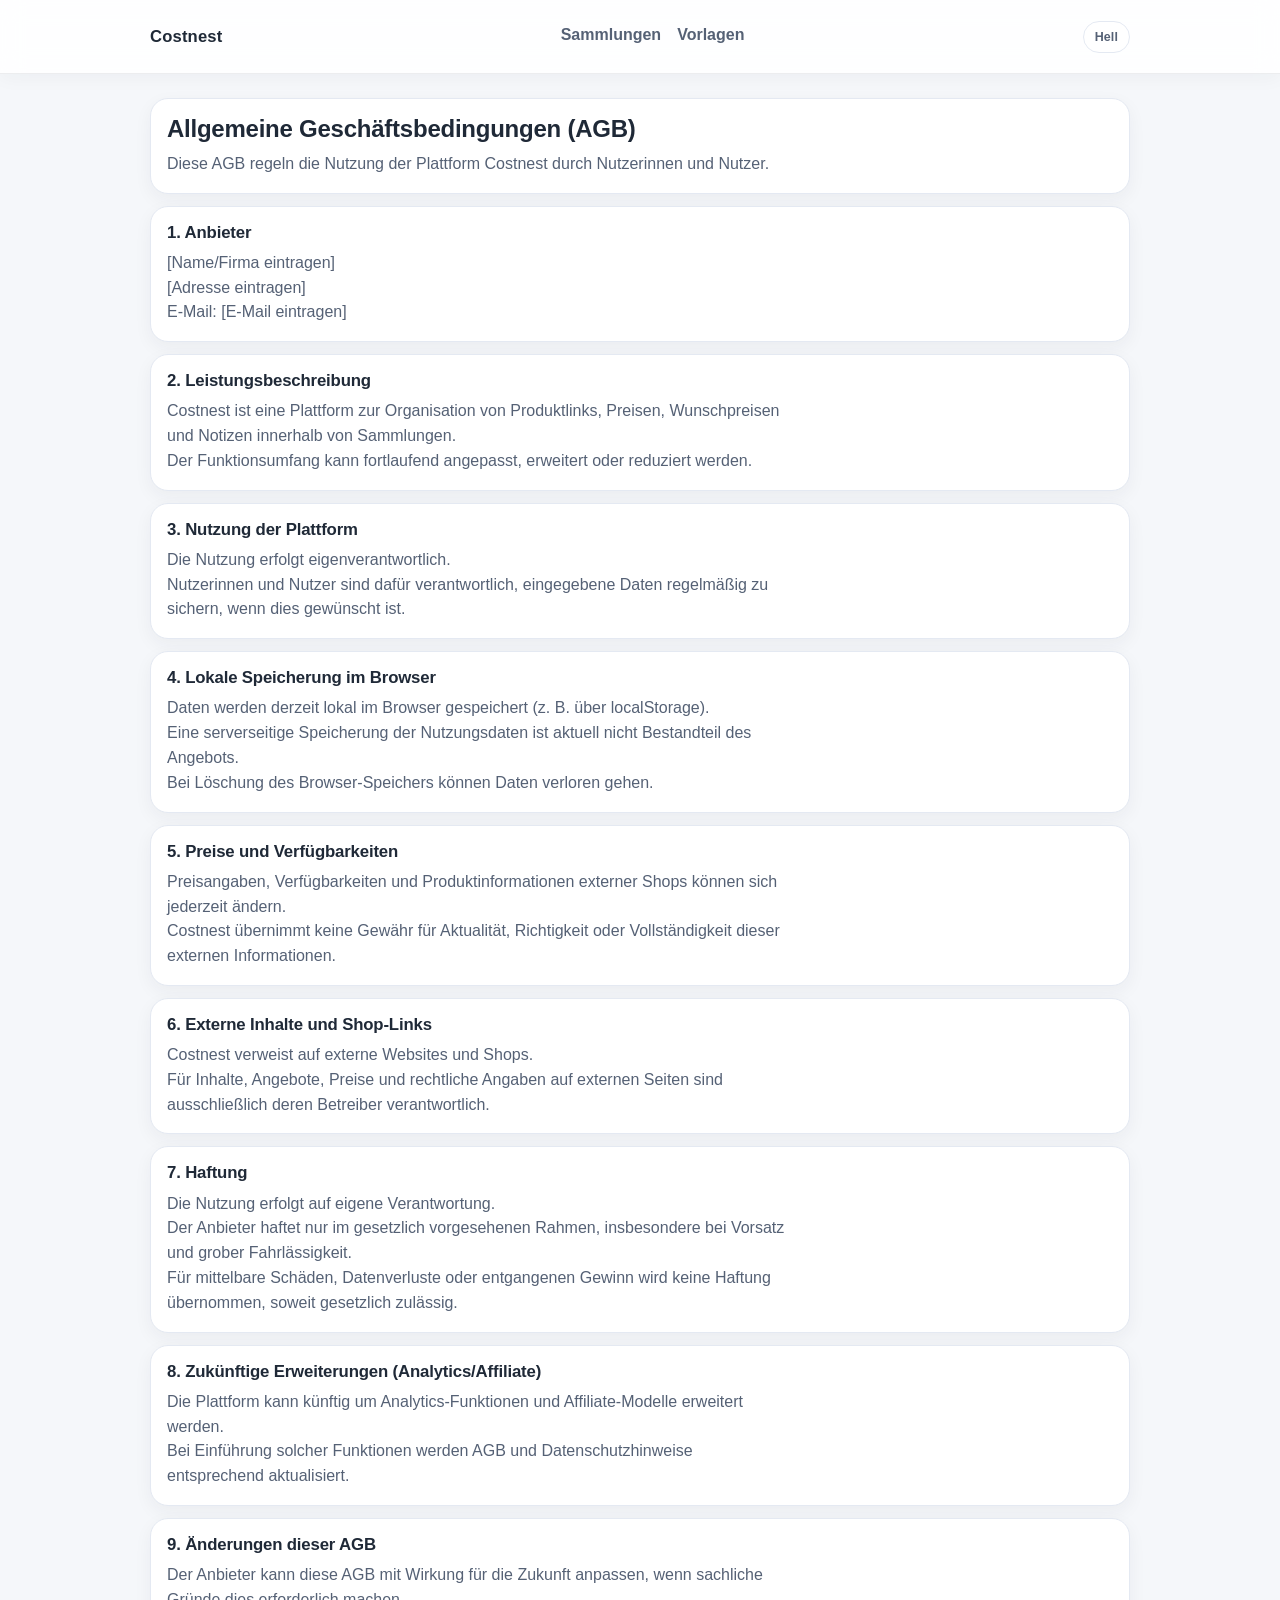
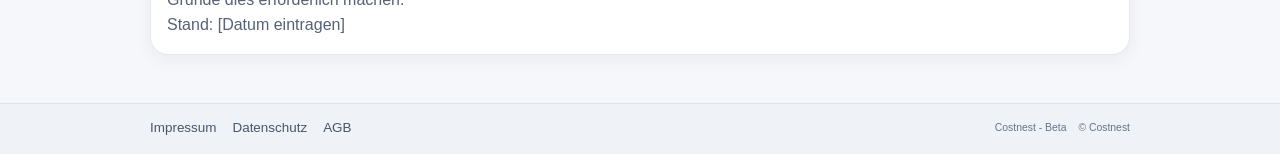
==== pages/agb.html @ 794266a0 "Refresh home templates section and legal page content" ====
<!doctype html>
<html lang="de">
<head>
  <meta charset="utf-8">
  <meta name="viewport" content="width=device-width, initial-scale=1">
  <title>Costnest | AGB</title>
  <meta name="description" content="Allgemeine Geschäftsbedingungen für die Nutzung von Costnest.">
  <script>
    (function () {
      var key = 'costnest.theme';
      var theme = 'light';

      try {
        var stored = localStorage.getItem(key);
        if (stored === 'light' || stored === 'dark') {
          theme = stored;
        } else if (window.matchMedia && window.matchMedia('(prefers-color-scheme: dark)').matches) {
          theme = 'dark';
        }
      } catch (error) {
        if (window.matchMedia && window.matchMedia('(prefers-color-scheme: dark)').matches) {
          theme = 'dark';
        }
      }

      document.documentElement.setAttribute('data-theme', theme);
      document.documentElement.style.colorScheme = theme;
    })();
  </script>
  <link rel="stylesheet" href="../assets/css/base.css">
  <link rel="stylesheet" href="../assets/css/layout.css">
  <link rel="stylesheet" href="../assets/css/components.css">
  <link rel="stylesheet" href="../assets/css/pages.css">
</head>
<body data-page="agb">
  <a class="skip-link" href="#content">Zum Inhalt springen</a>
  <div id="app-header"></div>

  <main id="content" class="page page-legal">
    <section class="card legal-section">
      <h1>Allgemeine Geschäftsbedingungen (AGB)</h1>
      <p>Diese AGB regeln die Nutzung der Plattform Costnest durch Nutzerinnen und Nutzer.</p>
    </section>

    <section class="card legal-section">
      <h2>1. Anbieter</h2>
      <p>[Name/Firma eintragen]</p>
      <p>[Adresse eintragen]</p>
      <p>E-Mail: [E-Mail eintragen]</p>
    </section>

    <section class="card legal-section">
      <h2>2. Leistungsbeschreibung</h2>
      <p>Costnest ist eine Plattform zur Organisation von Produktlinks, Preisen, Wunschpreisen und Notizen innerhalb von Sammlungen.</p>
      <p>Der Funktionsumfang kann fortlaufend angepasst, erweitert oder reduziert werden.</p>
    </section>

    <section class="card legal-section">
      <h2>3. Nutzung der Plattform</h2>
      <p>Die Nutzung erfolgt eigenverantwortlich.</p>
      <p>Nutzerinnen und Nutzer sind dafür verantwortlich, eingegebene Daten regelmäßig zu sichern, wenn dies gewünscht ist.</p>
    </section>

    <section class="card legal-section">
      <h2>4. Lokale Speicherung im Browser</h2>
      <p>Daten werden derzeit lokal im Browser gespeichert (z. B. über localStorage).</p>
      <p>Eine serverseitige Speicherung der Nutzungsdaten ist aktuell nicht Bestandteil des Angebots.</p>
      <p>Bei Löschung des Browser-Speichers können Daten verloren gehen.</p>
    </section>

    <section class="card legal-section">
      <h2>5. Preise und Verfügbarkeiten</h2>
      <p>Preisangaben, Verfügbarkeiten und Produktinformationen externer Shops können sich jederzeit ändern.</p>
      <p>Costnest übernimmt keine Gewähr für Aktualität, Richtigkeit oder Vollständigkeit dieser externen Informationen.</p>
    </section>

    <section class="card legal-section">
      <h2>6. Externe Inhalte und Shop-Links</h2>
      <p>Costnest verweist auf externe Websites und Shops.</p>
      <p>Für Inhalte, Angebote, Preise und rechtliche Angaben auf externen Seiten sind ausschließlich deren Betreiber verantwortlich.</p>
    </section>

    <section class="card legal-section">
      <h2>7. Haftung</h2>
      <p>Die Nutzung erfolgt auf eigene Verantwortung.</p>
      <p>Der Anbieter haftet nur im gesetzlich vorgesehenen Rahmen, insbesondere bei Vorsatz und grober Fahrlässigkeit.</p>
      <p>Für mittelbare Schäden, Datenverluste oder entgangenen Gewinn wird keine Haftung übernommen, soweit gesetzlich zulässig.</p>
    </section>

    <section class="card legal-section">
      <h2>8. Zukünftige Erweiterungen (Analytics/Affiliate)</h2>
      <p>Die Plattform kann künftig um Analytics-Funktionen und Affiliate-Modelle erweitert werden.</p>
      <p>Bei Einführung solcher Funktionen werden AGB und Datenschutzhinweise entsprechend aktualisiert.</p>
    </section>

    <section class="card legal-section">
      <h2>9. Änderungen dieser AGB</h2>
      <p>Der Anbieter kann diese AGB mit Wirkung für die Zukunft anpassen, wenn sachliche Gründe dies erforderlich machen.</p>
      <p>Stand: [Datum eintragen]</p>
    </section>
  </main>
  <div id="app-footer"></div>

  <script src="../assets/js/core/namespace.js" defer></script>
  <script src="../assets/js/ui/header.js" defer></script>
  <script src="../assets/js/ui/footer.js" defer></script>
  <script src="../assets/js/ui/toast.js" defer></script>
  <script src="../assets/js/core/bootstrap.js" defer></script>
</body>
</html>
---- assets/css/base.css ----
﻿:root {
  --font-family: "Segoe UI", "Aptos", "Helvetica Neue", sans-serif;

  --color-bg: #F5F7FA;
  --color-surface: #FFFFFF;
  --color-surface-muted: #F9FBFF;
  --color-text: #1F2937;
  --color-text-soft: #556175;
  --color-primary: #2563EB;
  --color-primary-hover: #1D4ED8;
  --color-success: #16A34A;
  --color-danger: #DC2626;
  --color-border: #E4E9F2;

  --color-overlay: rgba(17, 31, 60, 0.38);
  --color-header-bg: rgba(255, 255, 255, 0.88);
  --color-header-border: rgba(31, 41, 55, 0.08);
  --color-footer-bg: #EFF2F6;
  --color-footer-border: #DDE3EE;
  --color-footer-link: #49566A;
  --color-footer-meta: #677488;

  --color-text-inverse: #FFFFFF;
  --color-surface-contrast: #FFFFFF;

  --radius-sm: 10px;
  --radius-md: 14px;
  --radius-lg: 18px;
  --radius-pill: 999px;

  --space-1: 4px;
  --space-2: 8px;
  --space-3: 12px;
  --space-4: 16px;
  --space-5: 20px;
  --space-6: 24px;
  --space-7: 32px;

  --shadow-soft: 0 12px 30px rgba(31, 41, 55, 0.06);
  --shadow-surface: 0 6px 18px rgba(31, 41, 55, 0.05);
  --shadow-focus: 0 0 0 3px rgba(37, 99, 235, 0.24);
  --shadow-header: 0 4px 18px rgba(31, 41, 55, 0.04);

  --header-height: 74px;
  --content-width: 980px;

  color-scheme: light;
}

html[data-theme="dark"] {
  --color-bg: #0E131A;
  --color-surface: #161D27;
  --color-surface-muted: #1C2430;
  --color-text: #E5ECF8;
  --color-text-soft: #9AA8BC;
  --color-primary: #4F83FF;
  --color-primary-hover: #6A95FF;
  --color-success: #38C275;
  --color-danger: #F06A6A;
  --color-border: #2A3445;

  --color-overlay: rgba(4, 8, 14, 0.62);
  --color-header-bg: rgba(18, 24, 33, 0.84);
  --color-header-border: rgba(148, 163, 184, 0.16);
  --color-footer-bg: #121922;
  --color-footer-border: #2A3445;
  --color-footer-link: #B5C2D4;
  --color-footer-meta: #8FA0B6;

  --color-text-inverse: #0F1722;
  --color-surface-contrast: #111722;

  --shadow-soft: 0 16px 36px rgba(0, 0, 0, 0.34);
  --shadow-surface: 0 10px 24px rgba(0, 0, 0, 0.28);
  --shadow-focus: 0 0 0 3px rgba(79, 131, 255, 0.34);
  --shadow-header: 0 8px 24px rgba(0, 0, 0, 0.24);

  color-scheme: dark;
}

* {
  box-sizing: border-box;
}

html,
body {
  margin: 0;
  padding: 0;
}

html {
  font-size: 16px;
}

body {
  font-family: var(--font-family);
  color: var(--color-text);
  background: var(--color-bg);
  min-height: 100vh;
  display: flex;
  flex-direction: column;
  line-height: 1.55;
  -webkit-font-smoothing: antialiased;
  text-rendering: optimizeLegibility;
}

a {
  color: var(--color-primary);
  text-decoration-color: color-mix(in srgb, var(--color-primary) 35%, transparent);
  text-underline-offset: 2px;
}

a:hover {
  color: var(--color-primary-hover);
}

h1,
h2,
h3,
p {
  margin: 0;
}

h1,
h2,
h3 {
  line-height: 1.2;
  letter-spacing: -0.01em;
}

.skip-link {
  position: absolute;
  left: var(--space-3);
  top: -200px;
  z-index: 1200;
  background: var(--color-surface);
  border: 1px solid var(--color-border);
  border-radius: var(--radius-sm);
  padding: var(--space-3) var(--space-4);
  box-shadow: var(--shadow-surface);
}

.skip-link:focus {
  top: var(--space-3);
}

.visually-hidden {
  position: absolute;
  width: 1px;
  height: 1px;
  margin: -1px;
  border: 0;
  padding: 0;
  clip: rect(0 0 0 0);
  overflow: hidden;
}

/* Global dark-mode harmonization for existing components */
html[data-theme="dark"] .card,
html[data-theme="dark"] .modal,
html[data-theme="dark"] .home-preview-card,
html[data-theme="dark"] .home-note,
html[data-theme="dark"] .home-benefit,
html[data-theme="dark"] .kpi-card,
html[data-theme="dark"] .price-line,
html[data-theme="dark"] .collection-item {
  background: var(--color-surface) !important;
  border-color: var(--color-border) !important;
  color: var(--color-text);
}

html[data-theme="dark"] .metric,
html[data-theme="dark"] .collection-item__prices,
html[data-theme="dark"] .filter-card,
html[data-theme="dark"] .status-badge--planned,
html[data-theme="dark"] .status-badge--bought,
html[data-theme="dark"] .item-quantity-badge,
html[data-theme="dark"] .collection-item__alternatives-toggle,
html[data-theme="dark"] .icon-button-subtle,
html[data-theme="dark"] .kpi-card,
html[data-theme="dark"] .summary-card {
  background: var(--color-surface-muted) !important;
  border-color: var(--color-border) !important;
}

html[data-theme="dark"] .collection-item--bought {
  background: linear-gradient(0deg, #141C26 0%, #18212D 100%) !important;
}

html[data-theme="dark"] .button-ghost,
html[data-theme="dark"] .icon-button,
html[data-theme="dark"] .modal-close,
html[data-theme="dark"] .alternative-form input,
html[data-theme="dark"] .form-field input,
html[data-theme="dark"] .form-field textarea,
html[data-theme="dark"] .filter-control input,
html[data-theme="dark"] .filter-control select {
  background: var(--color-surface-contrast) !important;
  border-color: var(--color-border) !important;
  color: var(--color-text) !important;
}

html[data-theme="dark"] .button-primary {
  color: var(--color-text-inverse) !important;
}

html[data-theme="dark"] .button-ghost,
html[data-theme="dark"] .icon-button,
html[data-theme="dark"] .modal-close {
  color: var(--color-text-soft) !important;
}

html[data-theme="dark"] .button-ghost:hover,
html[data-theme="dark"] .icon-button:hover,
html[data-theme="dark"] .modal-close:hover,
html[data-theme="dark"] .collection-overview-card__link:hover {
  background: #202A37 !important;
  color: var(--color-text) !important;
}

html[data-theme="dark"] .icon-button-danger,
html[data-theme="dark"] .collection-item__action-button--danger,
html[data-theme="dark"] .collection-delete-button {
  color: #FF8D8D !important;
  border-color: #5D2A2A !important;
  background: #2B1A1A !important;
}

html[data-theme="dark"] .icon-button-danger:hover,
html[data-theme="dark"] .collection-item__action-button--danger:hover,
html[data-theme="dark"] .collection-delete-button:hover {
  background: #3A2020 !important;
}

html[data-theme="dark"] .field-help,
html[data-theme="dark"] .filter-card__hint,
html[data-theme="dark"] .kpi-card__label,
html[data-theme="dark"] .metric__label,
html[data-theme="dark"] .price-main__formula,
html[data-theme="dark"] .price-diff__label,
html[data-theme="dark"] .home-subline,
html[data-theme="dark"] .home-preview-card__hint,
html[data-theme="dark"] .empty-state p,
html[data-theme="dark"] .collection-item__note,
html[data-theme="dark"] .collection-item__alternatives-empty,
html[data-theme="dark"] .collection-overview-card__meta-row span,
html[data-theme="dark"] .collection-overview-card__price-label,
html[data-theme="dark"] .app-footer__meta,
html[data-theme="dark"] .home-trust-list li {
  color: var(--color-text-soft) !important;
}

html[data-theme="dark"] .collection-item__domain-link,
html[data-theme="dark"] .collection-item__alternatives-list a,
html[data-theme="dark"] .app-footer__nav a {
  color: #B5C2D4 !important;
}

html[data-theme="dark"] .collection-item__domain-link:hover,
html[data-theme="dark"] .collection-item__alternatives-list a:hover,
html[data-theme="dark"] .app-footer__nav a:hover {
  color: var(--color-text) !important;
}

html[data-theme="dark"] .modal-backdrop {
  background: var(--color-overlay) !important;
}

html[data-theme="dark"] .app-toast {
  border-color: #2E5E42 !important;
  background: #163024 !important;
  color: #BEEBD0 !important;
}

html[data-theme="dark"] .app-toast--neutral {
  border-color: #34445A !important;
  background: #1A2432 !important;
  color: #B9C7D8 !important;
}

html[data-theme="dark"] .empty-state {
  border-color: #34445A !important;
  background: #161E2A !important;
}

@media (max-width: 720px) {
  :root {
    --header-height: 66px;
  }

  html {
    font-size: 15px;
  }
}
---- assets/css/layout.css ----
﻿.app-header {
  position: fixed;
  top: 0;
  left: 0;
  right: 0;
  height: var(--header-height);
  background: var(--color-header-bg);
  backdrop-filter: blur(12px);
  border-bottom: 1px solid var(--color-header-border);
  box-shadow: var(--shadow-header);
  z-index: 1000;
}

.app-header__inner {
  width: min(var(--content-width), calc(100% - 32px));
  height: 100%;
  margin: 0 auto;
  display: flex;
  align-items: center;
  justify-content: space-between;
  gap: var(--space-4);
}

.brand {
  color: var(--color-text);
  text-decoration: none;
  font-weight: 750;
  font-size: 1.04rem;
  letter-spacing: 0.01em;
}

.nav-list {
  display: flex;
  gap: var(--space-4);
  list-style: none;
  margin: 0;
  padding: 0;
}

.nav-link {
  display: inline-flex;
  align-items: center;
  justify-content: flex-start;
  min-height: 24px;
  padding: 0;
  text-decoration: none;
  color: var(--color-text-soft);
  font-weight: 620;
  border-bottom: 2px solid transparent;
  transition: color 0.18s ease, border-color 0.18s ease;
}

.nav-link:hover,
.nav-link:focus-visible {
  color: var(--color-primary);
  border-bottom-color: color-mix(in srgb, var(--color-primary) 35%, transparent);
  outline: none;
}

.nav-link.is-active {
  color: var(--color-primary);
  border-bottom-color: var(--color-primary);
}

.theme-toggle {
  min-height: 32px;
  padding: 0 11px;
  border: 1px solid var(--color-border);
  border-radius: var(--radius-pill);
  background: var(--color-surface);
  color: var(--color-text-soft);
  font-size: 0.78rem;
  font-weight: 700;
  letter-spacing: 0.01em;
  cursor: pointer;
  transition: border-color 0.18s ease, background-color 0.18s ease, color 0.18s ease;
}

.theme-toggle:hover {
  border-color: color-mix(in srgb, var(--color-primary) 42%, var(--color-border));
  color: var(--color-text);
}

.theme-toggle[aria-pressed="true"] {
  border-color: color-mix(in srgb, var(--color-primary) 40%, var(--color-border));
  background: color-mix(in srgb, var(--color-primary) 12%, var(--color-surface));
  color: var(--color-primary);
}

.theme-toggle:focus-visible {
  outline: none;
  box-shadow: var(--shadow-focus);
}

.page {
  width: min(var(--content-width), calc(100% - 32px));
  margin: 0 auto;
  flex: 1 0 auto;
  padding-top: calc(var(--header-height) + var(--space-6));
  padding-bottom: var(--space-7);
}

.page-collection-detail {
  padding-bottom: 120px;
}

.page-head {
  margin-bottom: var(--space-5);
}

.page-head h1 {
  font-size: clamp(1.55rem, 1.12rem + 1.2vw, 2.2rem);
  margin-bottom: var(--space-2);
}

.page-head p {
  max-width: 70ch;
  color: var(--color-text-soft);
}

.app-footer {
  margin-top: var(--space-4);
  border-top: 1px solid var(--color-footer-border);
  background: var(--color-footer-bg);
}

body[data-page="collection-detail"] .app-footer {
  border-top: 1px solid var(--color-footer-border);
  background: linear-gradient(180deg, color-mix(in srgb, var(--color-footer-bg) 75%, var(--color-surface) 25%) 0%, var(--color-footer-bg) 100%);
}

.app-footer__inner {
  width: min(var(--content-width), calc(100% - 32px));
  margin: 0 auto;
  padding: 14px 0 16px;
  display: flex;
  align-items: center;
  justify-content: space-between;
  gap: var(--space-4);
}

body[data-page="collection-detail"] .app-footer__inner {
  padding: 12px 0 14px;
}

.app-footer__nav {
  display: inline-flex;
  align-items: center;
  gap: var(--space-4);
  flex-wrap: wrap;
}

.app-footer__nav a {
  font-size: 0.84rem;
  color: var(--color-footer-link);
  text-decoration: none;
}

.app-footer__nav a:hover,
.app-footer__nav a:focus-visible {
  color: var(--color-text);
  text-decoration: underline;
  text-decoration-color: color-mix(in srgb, var(--color-text) 28%, transparent);
  text-underline-offset: 2px;
}

.app-footer__meta {
  display: inline-flex;
  align-items: center;
  gap: var(--space-3);
  color: var(--color-footer-meta);
  font-size: 0.78rem;
  white-space: nowrap;
}

@media (max-width: 720px) {
  .app-header__inner,
  .page,
  .app-footer__inner {
    width: calc(100% - 24px);
  }

  .nav-link {
    min-height: 22px;
    padding: 0;
    font-size: 0.9rem;
  }

  .theme-toggle {
    min-height: 30px;
    padding: 0 10px;
    font-size: 0.75rem;
  }

  .app-footer__inner {
    flex-direction: column;
    align-items: flex-start;
    gap: var(--space-2);
    padding: 12px 0 14px;
  }

  .app-footer__nav {
    gap: var(--space-3);
  }

  .app-footer__meta {
    white-space: normal;
  }
}
---- assets/css/components.css ----
﻿.card {
  background: var(--color-surface);
  border: 1px solid var(--color-border);
  border-radius: var(--radius-lg);
  box-shadow: var(--shadow-surface);
}

.button {
  display: inline-flex;
  align-items: center;
  justify-content: center;
  min-height: 42px;
  padding: 0 var(--space-4);
  border: 1px solid transparent;
  border-radius: var(--radius-sm);
  font-size: 0.94rem;
  font-weight: 640;
  line-height: 1;
  cursor: pointer;
  transition: background-color 0.18s ease, color 0.18s ease, border-color 0.18s ease, transform 0.18s ease;
}

.button:focus-visible,
.fab:focus-visible,
.icon-button:focus-visible,
.modal-close:focus-visible,
input:focus-visible {
  outline: none;
  box-shadow: var(--shadow-focus);
}

.button-primary {
  background: var(--color-primary);
  color: #FFFFFF;
  text-decoration: none;
}

.button-primary:hover {
  background: var(--color-primary-hover);
}

.button-cta-new {
  min-height: 38px;
  padding: 0 14px;
  border-radius: 999px;
  font-size: 0.76rem;
  letter-spacing: 0.08em;
  font-weight: 760;
  box-shadow: 0 10px 20px rgba(37, 99, 235, 0.22);
}

.button-cta-new:hover {
  transform: translateY(-1px);
  box-shadow: 0 12px 24px rgba(37, 99, 235, 0.26);
}

.button-ghost {
  background: #FFFFFF;
  color: var(--color-text-soft);
  border-color: var(--color-border);
}

.button-ghost:hover {
  background: #F3F7FF;
  color: var(--color-text);
}

.fab {
  position: fixed;
  right: 22px;
  bottom: 22px;
  width: 58px;
  height: 58px;
  border: none;
  border-radius: 50%;
  background: var(--color-primary);
  color: #FFFFFF;
  font-size: 2rem;
  line-height: 1;
  cursor: pointer;
  box-shadow: 0 14px 26px rgba(37, 99, 235, 0.28);
  z-index: 950;
}

.fab:hover {
  background: var(--color-primary-hover);
  transform: translateY(-1px);
}

.collection-list,
.collection-overview-list {
  display: grid;
  gap: var(--space-3);
  grid-template-columns: 1fr;
}

.collection-item {
  padding: var(--space-4);
  display: grid;
  gap: 0;
}

.collection-item--bought {
  border-color: #D5DFEE;
  background: linear-gradient(0deg, #FCFDFF 0%, #F8FAFD 100%);
  filter: saturate(0.92);
}

.collection-item__summary {
  display: flex;
  align-items: flex-start;
  justify-content: space-between;
  gap: var(--space-3);
  cursor: pointer;
}

.collection-item__link-block {
  flex: 1 1 auto;
  min-width: 0;
  display: grid;
  gap: 3px;
}

.collection-item__meta {
  display: inline-flex;
  align-items: center;
  gap: 6px;
  flex-wrap: wrap;
}

.collection-item__title-link {
  display: inline-flex;
  align-items: center;
  font-weight: 740;
  font-size: 1.08rem;
  line-height: 1.28;
  color: var(--color-text);
  text-decoration: none;
  white-space: normal;
  overflow-wrap: anywhere;
}

.collection-item__domain {
  font-size: 0.78rem;
  color: var(--color-text-soft);
  white-space: nowrap;
  overflow: hidden;
  text-overflow: ellipsis;
}

.collection-item__link-meta {
  display: inline-flex;
  align-items: center;
  gap: 6px;
  min-width: 0;
}

.collection-item__summary-meta {
  flex: 0 0 auto;
  min-width: 128px;
  display: grid;
  justify-items: end;
  gap: 4px;
}

.collection-item__summary-total {
  font-size: 1.18rem;
  line-height: 1.15;
  font-weight: 790;
  color: var(--color-text);
}

.collection-item__summary-diff {
  font-size: 0.82rem;
  font-weight: 720;
}

.collection-item__summary-chevron {
  font-size: 0.95rem;
  color: #7A879A;
  line-height: 1;
}

.collection-item__details {
  margin-top: 12px;
  padding-top: 12px;
  border-top: 1px solid #E8EDF6;
  display: grid;
  gap: 12px;
}

.collection-item__details[hidden] {
  display: none !important;
}

.collection-item__domain-link {
  font-size: 0.92rem;
  line-height: 1.3;
  color: var(--color-text-soft);
  text-decoration: none;
  white-space: normal;
  overflow-wrap: anywhere;
}

.collection-item__domain-link:hover {
  color: var(--color-text);
  text-decoration: underline;
}

.link-copy-button {
  min-height: 24px;
  min-width: 24px;
  padding: 0;
}

.link-copy-button .icon-stroke {
  width: 14px;
  height: 14px;
}

.link-copy-button.is-copied {
  color: var(--color-success);
  border-color: #B6E4C5;
  background: #ECF9F1;
}

.collection-item__actions {
  display: inline-flex;
  gap: 6px;
  flex-wrap: wrap;
  margin-left: auto;
}

.collection-item__actions--detail {
  margin-left: 0;
}

.collection-item__action-button {
  width: 34px;
  min-width: 34px;
  min-height: 34px;
  height: 34px;
  padding: 0;
  border-radius: 10px;
}

.collection-item__action-button svg {
  width: 17px;
  height: 17px;
}

.icon-stroke {
  fill: none;
  stroke: currentColor;
  stroke-width: 1.9;
  stroke-linecap: round;
  stroke-linejoin: round;
}

.collection-item__action-button--danger {
  border-color: #F1C9C9;
  color: var(--color-danger);
  background: #FFF5F5;
}

.collection-item__action-button--danger:hover {
  border-color: #E89B9B;
  color: #991B1B;
  background: #FEECEC;
}

.icon-button {
  min-height: 28px;
  padding: 0 10px;
  border: 1px solid var(--color-border);
  border-radius: var(--radius-sm);
  background: #FFFFFF;
  color: var(--color-text-soft);
  font-size: 0.74rem;
  font-weight: 620;
  cursor: pointer;
}

.icon-button:hover {
  background: #F5F8FF;
  color: var(--color-text);
}

.icon-button-danger {
  color: var(--color-danger);
}

.icon-button-subtle {
  border-color: #DCE4F2;
  background: #F8FAFD;
  color: var(--color-text-soft);
}

.icon-button-subtle:hover {
  background: #F1F5FC;
}

.status-badge {
  display: inline-flex;
  align-items: center;
  justify-content: center;
  min-height: 26px;
  border-radius: var(--radius-pill);
  padding: 0 10px;
  font-size: 0.74rem;
  font-weight: 700;
}

.status-badge--planned {
  color: #1D4ED8;
  background: #EBF1FF;
}

.status-badge--bought {
  color: var(--color-success);
  background: #EAF8F0;
}

.status-badge--toggle {
  border: none;
  cursor: pointer;
}

.item-quantity-badge {
  display: inline-flex;
  align-items: center;
  justify-content: center;
  min-height: 22px;
  padding: 0 7px;
  border-radius: var(--radius-pill);
  border: 1px solid #DCE4F2;
  background: #F8FAFD;
  color: var(--color-text-soft);
  font-size: 0.72rem;
  font-weight: 700;
}

.collection-item__prices {
  display: grid;
  gap: 10px;
  padding: 2px 0 0;
  border-top: none;
}

.price-main-grid {
  display: grid;
  gap: 14px;
  grid-template-columns: repeat(2, minmax(0, 1fr));
}

.price-main {
  min-width: 0;
  display: grid;
  gap: 3px;
}

.price-main__total {
  font-size: clamp(1.16rem, 1.02rem + 0.34vw, 1.3rem);
  line-height: 1.12;
  font-weight: 780;
  color: var(--color-text);
}

.price-main__formula {
  font-size: 0.8rem;
  color: #6A778C;
  white-space: nowrap;
  overflow: hidden;
  text-overflow: ellipsis;
}

.price-diff-grid {
  display: grid;
  grid-template-columns: repeat(2, minmax(0, 1fr));
  gap: 10px;
  padding-top: 8px;
  border-top: 1px dashed #DCE4F2;
}

.price-diff {
  min-width: 0;
  display: grid;
  gap: 3px;
}

.price-diff__label {
  font-size: 0.7rem;
  font-weight: 650;
  color: var(--color-text-soft);
}

.price-diff__value {
  font-size: 1rem;
  line-height: 1.15;
  font-weight: 740;
}

.price-diff--total .price-diff__value {
  font-size: 1.15rem;
  font-weight: 790;
}

.collection-item__details-meta {
  display: inline-flex;
  align-items: center;
  gap: 8px;
}

.summary-grid {
  display: grid;
  gap: 6px;
  grid-template-columns: repeat(3, minmax(0, 1fr));
}

.collection-overview-card__link {
  display: grid;
  gap: var(--space-3);
  padding: var(--space-4);
  text-decoration: none;
  color: inherit;
  border-radius: var(--radius-lg);
  transition: background-color 0.18s ease, box-shadow 0.18s ease;
}

.collection-overview-card {
  position: relative;
}

.collection-overview-card--add {
  width: 100%;
  border: 1.5px dashed #D5DDE9;
  background: #FCFDFE;
  box-shadow: none;
  min-height: 84px;
  display: grid;
  place-items: center;
  cursor: pointer;
}

.collection-overview-card--add:hover {
  border-color: #BFCBDC;
  background: #F8FAFC;
}

.collection-overview-card__add-title {
  font-size: 1rem;
  font-weight: 700;
  color: #526178;
}

.collection-overview-card__link:hover {
  background: #F8FAFF;
  box-shadow: inset 0 0 0 1px #DCE6FF;
}

.collection-overview-card__head {
  display: grid;
  gap: 10px;
}

.collection-overview-card__amounts {
  display: grid;
  grid-template-columns: repeat(2, minmax(0, 1fr));
  gap: 18px;
}

.collection-overview-card__amount {
  min-width: 0;
  display: grid;
  gap: 2px;
}

.collection-overview-card__head h2 {
  font-size: 1.34rem;
  font-weight: 730;
  margin: 0;
}

.collection-overview-card__price-label {
  color: var(--color-text-soft);
  font-size: 0.76rem;
  text-transform: uppercase;
  letter-spacing: 0.02em;
  font-weight: 650;
}

.collection-overview-card__price-value {
  font-size: 1.12rem;
  font-weight: 780;
  color: var(--color-text);
}

.collection-overview-card__price-value--budget {
  font-size: 1.04rem;
  font-weight: 740;
}

.collection-edit-hint {
  width: 22px;
  height: 22px;
  display: inline-flex;
  align-items: center;
  justify-content: center;
  border-radius: 7px;
  border: 1px solid var(--color-border);
  background: #FFFFFF;
  color: var(--color-text-soft);
  font-size: 0.83rem;
}

.collection-title-row {
  display: inline-flex;
  align-items: center;
  gap: 8px;
}

.collection-edit-hint--buttonless {
  position: static;
  border: none;
  background: transparent;
  width: 28px;
  height: 28px;
  font-size: 1rem;
  color: #5F6B80;
  cursor: pointer;
}

.collection-edit-hint--buttonless:hover {
  color: #2F3A4D;
  background: transparent;
}

.collection-edit-hint--button {
  position: absolute;
  top: 14px;
  right: 14px;
  border: none;
  background: transparent;
  cursor: pointer;
  z-index: 2;
}

.collection-edit-hint--button:hover {
  background: transparent;
  color: #2F3A4D;
}

.collection-delete-button {
  color: #000000;
  width: 24px;
  height: 24px;
  padding: 0;
}

.collection-delete-button:hover {
  color: #2F3A4D;
  background: transparent;
}

.collection-delete-button .icon-stroke {
  width: 18px;
  height: 18px;
  stroke-width: 2.1;
}

.collection-overview-card__meta-row {
  display: flex;
  align-items: center;
  justify-content: space-between;
  gap: var(--space-2);
}

.collection-overview-card__meta-row span {
  color: var(--color-text-soft);
  font-size: 0.84rem;
}

@media (max-width: 720px) {
  .collection-overview-card__amounts {
    grid-template-columns: 1fr;
    gap: 10px;
  }
}

.metric {
  background: var(--color-surface-muted);
  border: 1px solid #E8EDF6;
  border-radius: var(--radius-md);
  padding: var(--space-3);
}

.metric__label {
  display: block;
  margin-bottom: 2px;
  color: var(--color-text-soft);
  font-size: 0.74rem;
  letter-spacing: 0.02em;
  text-transform: uppercase;
  font-weight: 650;
}

.metric__value {
  font-size: 1rem;
  font-weight: 740;
}

.metric__value.is-positive,
.kpi-card__value.is-positive,
.collection-kpi__value.is-positive {
  color: var(--color-success);
}

.metric__value.is-negative,
.kpi-card__value.is-negative,
.collection-kpi__value.is-negative {
  color: var(--color-danger);
}

.collection-item__meta-line {
  color: var(--color-text-soft);
  font-size: 0.79rem;
}

.collection-item__link {
  width: fit-content;
  display: inline-flex;
  font-weight: 620;
  text-decoration: none;
}

.empty-state {
  margin-bottom: var(--space-3);
  padding: clamp(22px, 2.5vw, 30px);
  border-style: dashed;
  border-color: #DCE4F2;
  box-shadow: none;
  text-align: center;
}

.filter-card {
  margin-bottom: var(--space-3);
  padding: var(--space-3) var(--space-4);
}

.filter-card__row {
  display: grid;
  grid-template-columns: 1fr 1.2fr;
  gap: var(--space-3);
  align-items: end;
}

.filter-control {
  display: grid;
  gap: 6px;
}

.filter-control--search {
  margin-bottom: var(--space-3);
}

.filter-control--sort-inline {
  display: flex;
  align-items: center;
  gap: 10px;
}

.filter-control label {
  font-size: 0.8rem;
  color: var(--color-text-soft);
  font-weight: 620;
}

.filter-control--sort-inline label {
  margin: 0;
  white-space: nowrap;
}

.filter-control--sort-inline select {
  flex: 1 1 auto;
}

.filter-control input,
.filter-control select {
  min-height: 38px;
  border: 1px solid #D8E2F1;
  border-radius: var(--radius-sm);
  padding: 0 10px;
  background: #FFFFFF;
  color: var(--color-text);
  font-size: 0.9rem;
}

.filter-control--checkbox {
  align-self: center;
}

.filter-control--checkbox label {
  display: inline-flex;
  align-items: center;
  gap: 8px;
  color: var(--color-text);
}

.filter-control--checkbox input {
  width: 16px;
  height: 16px;
}

body[data-page="collection-detail"] .filter-control--checkbox input {
  width: 20px;
  height: 20px;
}

.filter-control--checkbox input:disabled {
  opacity: 0.5;
  cursor: not-allowed;
}

.filter-card__hint {
  margin-top: var(--space-2);
  font-size: 0.8rem;
  color: var(--color-text-soft);
}

.empty-state h2 {
  font-size: 1.14rem;
  margin-bottom: var(--space-2);
}

.empty-state p {
  color: var(--color-text-soft);
  margin-bottom: var(--space-4);
  max-width: 58ch;
  margin-left: auto;
  margin-right: auto;
}

.empty-state--clickable {
  cursor: pointer;
}

.summary-card {
  padding: var(--space-4);
  margin-top: var(--space-3);
}

.kpi-section-head {
  margin-bottom: var(--space-1);
}

.kpi-section-head h2 {
  font-size: 1.08rem;
  margin-bottom: 2px;
}

.kpi-section-head p {
  color: var(--color-text-soft);
  font-size: 0.88rem;
}

.summary-grid--kpi {
  gap: var(--space-2);
}

.kpi-card {
  border: 1px solid #E8EDF6;
  border-radius: var(--radius-md);
  background: var(--color-surface-muted);
  padding: var(--space-3);
}

.kpi-card__label {
  display: block;
  margin-bottom: 2px;
  color: var(--color-text-soft);
  font-size: 0.74rem;
  letter-spacing: 0.02em;
  text-transform: uppercase;
  font-weight: 640;
}

.kpi-card__value {
  font-size: 1.06rem;
  font-weight: 760;
}

.modal-backdrop {
  position: fixed;
  inset: 0;
  display: grid;
  place-items: center;
  padding: var(--space-4);
  background: rgba(17, 31, 60, 0.38);
  z-index: 1100;
  opacity: 0;
  visibility: hidden;
  pointer-events: none;
  transition: opacity 0.18s ease;
}

.modal-backdrop.is-open {
  opacity: 1;
  visibility: visible;
  pointer-events: auto;
}

.modal-backdrop[hidden] {
  display: none !important;
}

.modal {
  width: min(580px, 100%);
  border: 1px solid #E3EAF5;
  border-radius: var(--radius-lg);
  background: var(--color-surface);
  box-shadow: var(--shadow-soft);
  padding: clamp(18px, 2vw, 24px);
}

.modal--compact {
  width: min(460px, 100%);
}

.modal-header {
  display: flex;
  align-items: center;
  justify-content: space-between;
  margin-bottom: var(--space-4);
}

.modal-header h2 {
  font-size: 1.2rem;
  font-weight: 730;
}

.modal-close {
  width: 36px;
  height: 36px;
  border: 1px solid var(--color-border);
  border-radius: var(--radius-sm);
  background: #FFFFFF;
  color: var(--color-text-soft);
  font-size: 1.2rem;
  cursor: pointer;
}

.modal-close:hover {
  background: #F5F8FF;
  color: var(--color-text);
}

.form-field {
  margin-bottom: var(--space-4);
}

.form-field label {
  display: block;
  margin-bottom: var(--space-2);
  font-weight: 620;
}

.form-field input {
  width: 100%;
  min-height: 42px;
  border: 1px solid #D9E2F1;
  border-radius: var(--radius-sm);
  padding: 0 var(--space-3);
  background: #FFFFFF;
  color: var(--color-text);
  font-size: 0.95rem;
}

.form-field textarea {
  width: 100%;
  min-height: 76px;
  border: 1px solid #D9E2F1;
  border-radius: var(--radius-sm);
  padding: 10px var(--space-3);
  background: #FFFFFF;
  color: var(--color-text);
  font-size: 0.95rem;
  line-height: 1.45;
  resize: vertical;
}

.form-field input:hover,
.form-field textarea:hover {
  border-color: #C8D4E8;
}

.field-help {
  margin-top: var(--space-2);
  color: var(--color-text-soft);
  font-size: 0.84rem;
}

.field-error {
  min-height: 18px;
  margin-top: var(--space-2);
  color: var(--color-danger);
  font-size: 0.84rem;
}

.collection-item__note {
  margin: 0;
  color: var(--color-text-soft);
  font-size: 0.83rem;
  line-height: 1.35;
  display: -webkit-box;
  -webkit-line-clamp: 2;
  -webkit-box-orient: vertical;
  overflow: hidden;
}

.collection-item__alternatives {
  margin-top: 4px;
  padding-top: var(--space-2);
  border-top: 1px solid #E8EDF6;
  display: grid;
  gap: 6px;
}

.collection-item__alternatives-block {
  display: grid;
  gap: 6px;
}

.collection-item__alternatives-toggle {
  width: fit-content;
  min-height: 30px;
  padding: 0 10px;
  font-size: 0.78rem;
  font-weight: 650;
}

.collection-item__alternatives-toggle.is-open {
  border-color: #C9D8F7;
  background: #EEF4FF;
  color: #1D4ED8;
}

.collection-item__alternatives-list {
  list-style: none;
  margin: 0;
  padding: 0;
  display: grid;
  gap: 4px;
}

.collection-item__alternatives-list li {
  display: flex;
  align-items: center;
  gap: 6px;
}

.collection-item__alternatives-list a {
  min-width: 0;
  flex: 1;
  font-size: 0.78rem;
  color: var(--color-text-soft);
  text-decoration: none;
  white-space: nowrap;
  overflow: hidden;
  text-overflow: ellipsis;
}

.collection-item__alternatives-list a:hover {
  color: var(--color-text);
}

.collection-item__alternatives-list .icon-button {
  min-height: 24px;
  padding: 0 6px;
}

.collection-item__alternatives-empty {
  margin: 0;
  font-size: 0.79rem;
  color: var(--color-text-soft);
}

.alternative-form {
  display: grid;
  grid-template-columns: 1fr auto;
  gap: 8px;
  align-items: center;
}

.alternative-form input {
  width: 100%;
  min-height: 28px;
  border: 1px solid #D9E2F1;
  border-radius: var(--radius-sm);
  padding: 0 10px;
  font-size: 0.84rem;
  background: #FFFFFF;
}

.alternative-form .icon-button {
  min-height: 30px;
}

.alternative-error {
  grid-column: 1 / -1;
  margin: 0;
  min-height: 16px;
  color: var(--color-danger);
  font-size: 0.76rem;
}

.modal-actions {
  display: flex;
  justify-content: flex-end;
  gap: var(--space-2);
  margin-top: var(--space-2);
}

.app-toast-region {
  position: fixed;
  right: 16px;
  bottom: 18px;
  z-index: 1300;
  display: grid;
  gap: 8px;
  pointer-events: none;
}

.app-toast {
  min-width: 220px;
  max-width: min(420px, calc(100vw - 32px));
  padding: 10px 12px;
  border: 1px solid #D2DFD6;
  border-radius: 12px;
  background: #F3FAF5;
  color: #1F5C3A;
  box-shadow: 0 8px 18px rgba(31, 41, 55, 0.1);
  font-size: 0.86rem;
  font-weight: 620;
  opacity: 1;
  transform: translateY(0);
  transition: opacity 0.22s ease, transform 0.22s ease;
}

.app-toast--neutral {
  border-color: #D9E1EE;
  background: #F5F8FD;
  color: #3F4C63;
}

.app-toast.is-leaving {
  opacity: 0;
  transform: translateY(8px);
}

@media (max-width: 720px) {
  .fab {
    right: 16px;
    bottom: 16px;
    width: 54px;
    height: 54px;
  }

  .collection-item__summary,
  .collection-overview-card__head {
    align-items: flex-start;
    flex-direction: column;
  }

  .collection-item__summary-meta,
  .collection-item__actions {
    width: 100%;
  }

  .collection-item__summary-meta {
    justify-items: start;
  }

  .collection-item__actions {
    justify-content: flex-start;
  }

  .collection-item__summary-total {
    font-size: 1.12rem;
  }

  .collection-item__prices,
  .collection-overview-card__kpis,
  .summary-grid {
    grid-template-columns: 1fr;
  }

  .price-main-grid,
  .price-diff-grid {
    grid-template-columns: 1fr;
  }

  .filter-card__row {
    grid-template-columns: 1fr;
    gap: var(--space-2);
  }

  .modal-actions {
    flex-direction: column;
    align-items: stretch;
  }

  .modal-actions .button {
    width: 100%;
  }

  .alternative-form {
    grid-template-columns: 1fr;
  }

  .app-toast-region {
    left: 12px;
    right: 12px;
    bottom: 12px;
  }

  .app-toast {
    max-width: 100%;
  }
}

/* Detail Page Item Card Rebuild */
body[data-page="collection-detail"] .summary-card {
  border: none;
  border-radius: 16px;
  background: #FFFFFF;
  box-shadow: 0 8px 22px rgba(15, 23, 42, 0.06);
  padding: 14px 15px;
  margin-bottom: 12px;
  display: grid;
  gap: 14px;
}

body[data-page="collection-detail"] .budget-kpi-grid {
  display: grid;
  grid-template-columns: repeat(3, minmax(0, 1fr));
  gap: 12px;
  align-items: start;
}

body[data-page="collection-detail"] .budget-kpi {
  min-width: 0;
  display: grid;
  gap: 3px;
}

body[data-page="collection-detail"] .budget-kpi__label {
  font-size: 0.68rem;
  text-transform: uppercase;
  letter-spacing: 0.04em;
  color: #7A859A;
  font-weight: 700;
}

body[data-page="collection-detail"] .budget-kpi__value {
  font-size: clamp(1.22rem, 1.12rem + 0.42vw, 1.54rem);
  line-height: 1.05;
  letter-spacing: -0.02em;
  color: var(--color-text);
  font-weight: 810;
}

body[data-page="collection-detail"] .budget-kpi__edit-hit {
  width: fit-content;
  max-width: 100%;
  display: inline-flex;
  align-items: center;
  gap: 8px;
  border: none;
  background: transparent;
  padding: 0;
  text-align: left;
  cursor: pointer;
}

body[data-page="collection-detail"] .budget-kpi__edit-icon {
  width: 18px;
  height: 18px;
  color: #738097;
}

body[data-page="collection-detail"] .budget-kpi__edit-icon .icon-stroke {
  width: 18px;
  height: 18px;
  stroke-width: 2;
}

body[data-page="collection-detail"] .budget-kpi__subdiff {
  margin-top: 4px;
  display: grid;
  gap: 2px;
}

body[data-page="collection-detail"] .budget-kpi__subdiff-label {
  font-size: 0.64rem;
  text-transform: uppercase;
  letter-spacing: 0.04em;
  color: #8791A3;
  font-weight: 650;
}

body[data-page="collection-detail"] .budget-kpi__subdiff-value {
  font-size: 0.94rem;
  line-height: 1.1;
  font-weight: 760;
}

body[data-page="collection-detail"] .budget-kpi__subdiff-value.is-positive {
  color: #206746;
}

body[data-page="collection-detail"] .budget-kpi__subdiff-value.is-negative {
  color: #8A2E31;
}

body[data-page="collection-detail"] .budget-kpi__subdiff--strong .budget-kpi__subdiff-value {
  font-size: 1.02rem;
  font-weight: 810;
}

body[data-page="collection-detail"] .budget-kpi__subdiff--placeholder {
  visibility: hidden;
}

body[data-page="collection-detail"] .collection-item {
  border: 1px solid #E7EBF1;
  border-radius: 16px;
  background: #FFFFFF;
  box-shadow: 0 2px 6px rgba(15, 23, 42, 0.03);
  padding: 14px;
  gap: 0;
  cursor: pointer;
}

body[data-page="collection-detail"] .collection-item--bought {
  background: #FCFCFD;
  filter: none;
}

body[data-page="collection-detail"] .collection-item:hover {
  border-color: #DBE1EA;
  background: #FEFEFE;
}

body[data-page="collection-detail"] .collection-item__summary {
  display: grid;
  gap: 12px;
  align-items: stretch;
  position: relative;
}

body[data-page="collection-detail"] .collection-item__top {
  min-width: 0;
  display: grid;
  gap: 4px;
}

body[data-page="collection-detail"] .collection-item__title-link {
  font-size: 1.18rem;
  font-weight: 780;
  line-height: 1.3;
  color: var(--color-text);
  text-decoration: none;
  display: -webkit-box;
  -webkit-line-clamp: 2;
  -webkit-box-orient: vertical;
  overflow: hidden;
}

body[data-page="collection-detail"] .collection-item__domain-link {
  width: fit-content;
  font-size: 1rem;
  color: #7B8698;
  text-decoration: none;
  letter-spacing: 0.01em;
}

body[data-page="collection-detail"] .collection-item__domain-row {
  display: inline-flex;
  align-items: center;
  gap: 8px;
  min-width: 0;
}

body[data-page="collection-detail"] .collection-item__copy-inline {
  min-width: 24px;
  width: 24px;
  height: 24px;
  min-height: 24px;
  padding: 0;
  border: none;
  background: transparent;
}

body[data-page="collection-detail"] .collection-item__copy-inline .icon-stroke {
  width: 17px;
  height: 17px;
}

body[data-page="collection-detail"] .collection-item__middle {
  --amount-gap: 24px;
  display: grid;
  grid-template-columns: 1fr auto minmax(var(--amount-gap), 1fr);
  align-items: end;
  column-gap: var(--amount-gap);
  padding-right: 32px;
  gap: 10px;
}

body[data-page="collection-detail"] .collection-item__price-primary {
  display: grid;
  gap: 2px;
}

body[data-page="collection-detail"] .collection-item__price-label {
  font-size: 0.68rem;
  text-transform: uppercase;
  letter-spacing: 0.04em;
  color: #7E889A;
  font-weight: 680;
}

body[data-page="collection-detail"] .collection-item__price-value {
  font-size: clamp(1.22rem, 1.12rem + 0.34vw, 1.5rem);
  line-height: 1.04;
  font-weight: 820;
  color: #1E2430;
}

body[data-page="collection-detail"] .collection-item__price-secondary {
  display: flex;
  align-items: center;
  gap: var(--amount-gap);
  flex-wrap: wrap;
  justify-self: end;
  margin-left: 14px;
}

body[data-page="collection-detail"] .collection-item__bought-toggle {
  width: 100%;
  display: inline-flex;
  align-items: center;
  gap: 6px;
  grid-column: 3;
  justify-self: stretch;
  padding-left: 20%;
  box-sizing: border-box;
  cursor: pointer;
  user-select: none;
}

body[data-page="collection-detail"] .collection-item__bought-checkbox {
  width: 14px;
  height: 14px;
  margin: 0;
  accent-color: #4A5568;
  pointer-events: none;
}

body[data-page="collection-detail"] .collection-item__bought-label {
  font-size: 0.72rem;
  color: #6F7B90;
  font-weight: 640;
  letter-spacing: 0.01em;
}

body[data-page="collection-detail"] .collection-item__price-meta {
  display: grid;
  gap: 1px;
}

body[data-page="collection-detail"] .collection-item__price-meta-label {
  font-size: 0.66rem;
  text-transform: uppercase;
  letter-spacing: 0.04em;
  color: #8A93A2;
  font-weight: 660;
}

body[data-page="collection-detail"] .collection-item__price-meta-value,
body[data-page="collection-detail"] .collection-item__price-difference-value {
  font-size: 0.93rem;
  line-height: 1.15;
  font-weight: 720;
  color: #2A3240;
}

body[data-page="collection-detail"] .collection-item__price-meta--quantity .collection-item__price-meta-value {
  font-weight: 740;
}

body[data-page="collection-detail"] .collection-item__price-difference-value.is-positive,
body[data-page="collection-detail"] .collection-item__detail-value--diff.is-positive {
  color: #206746;
}

body[data-page="collection-detail"] .collection-item__price-difference-value.is-negative,
body[data-page="collection-detail"] .collection-item__detail-value--diff.is-negative {
  color: #8A2E31;
}

body[data-page="collection-detail"] .item-quantity-badge {
  min-height: 19px;
  padding: 0 8px;
  border: none;
  border-radius: 999px;
  background: #F2F4F7;
  color: #667288;
  font-size: 0.67rem;
  font-weight: 700;
}

body[data-page="collection-detail"] .collection-item__bottom {
  display: flex;
  align-items: center;
  justify-content: space-between;
  gap: 10px;
}

body[data-page="collection-detail"] .collection-item__bottom-right {
  display: inline-flex;
  align-items: center;
  gap: 8px;
}

body[data-page="collection-detail"] .collection-item__alternatives-preview {
  border: none;
  background: transparent;
  padding: 0;
  color: #6C778B;
  font-size: 0.78rem;
  font-weight: 650;
  letter-spacing: 0.01em;
  cursor: pointer;
}

body[data-page="collection-detail"] .collection-item__alternatives-preview:hover {
  color: #2D3442;
}

body[data-page="collection-detail"] .collection-item__alternatives-preview.is-hidden {
  visibility: hidden;
  pointer-events: none;
}

body[data-page="collection-detail"] .collection-item__actions--compact {
  display: inline-flex;
  align-items: center;
  gap: 6px;
  margin-left: 0;
}

body[data-page="collection-detail"] .collection-item__actions--top {
  position: absolute;
  top: 10px;
  right: 0;
  display: inline-flex;
  align-items: center;
  gap: 10px;
  margin-left: 0;
  z-index: 2;
}

body[data-page="collection-detail"] .collection-item__actions--top .collection-item__action-button {
  color: #000000;
}

body[data-page="collection-detail"] .collection-item__collapse-chevron {
  position: absolute;
  right: 0;
  bottom: 0;
  border: none;
  background: transparent;
  padding: 0;
  display: inline-flex;
  align-items: center;
  justify-content: center;
  width: 24px;
  height: 24px;
  color: #000000;
  line-height: 1;
  cursor: pointer;
}

body[data-page="collection-detail"] .collection-item__collapse-chevron .icon-stroke {
  width: 20px;
  height: 20px;
  stroke-width: 2.15;
}

body[data-page="collection-detail"] .collection-item__summary-diff {
  font-size: 0.86rem;
}

body[data-page="collection-detail"] .collection-item__summary-chevron {
  display: none;
}

body[data-page="collection-detail"] .collection-item__details {
  margin-top: 12px;
  padding-top: 12px;
  border-top: 1px solid #ECEFF4;
  display: grid;
  gap: 12px;
}

body[data-page="collection-detail"] .collection-item__detail-grid {
  display: grid;
  gap: 10px;
  padding-bottom: 10px;
  border-bottom: 1px solid #ECEFF4;
}

body[data-page="collection-detail"] .collection-item__detail-col {
  display: grid;
  gap: 4px;
}

body[data-page="collection-detail"] .collection-item__detail-col-head {
  display: flex;
  align-items: baseline;
  justify-content: space-between;
  gap: 8px;
}

body[data-page="collection-detail"] .collection-item__detail-col-title {
  font-size: 0.72rem;
  font-weight: 760;
  color: #4A5568;
  letter-spacing: 0.02em;
  text-transform: uppercase;
}

body[data-page="collection-detail"] .collection-item__detail-row {
  display: flex;
  align-items: baseline;
  justify-content: space-between;
  gap: 8px;
}

body[data-page="collection-detail"] .collection-item__detail-label {
  font-size: 0.68rem;
  text-transform: uppercase;
  letter-spacing: 0.03em;
  color: #8892A3;
  font-weight: 640;
}

body[data-page="collection-detail"] .collection-item__detail-value {
  font-size: 0.89rem;
  color: #2D3442;
  font-weight: 700;
  text-align: right;
}

body[data-page="collection-detail"] .collection-item__detail-value--diff {
  font-size: 0.94rem;
  font-weight: 760;
}

body[data-page="collection-detail"] .collection-item__detail-percent {
  font-size: 0.76rem;
  color: #8892A3;
  font-weight: 640;
  white-space: nowrap;
}

body[data-page="collection-detail"] .collection-item__detail-percent.is-positive {
  color: #206746;
}

body[data-page="collection-detail"] .collection-item__detail-percent.is-negative {
  color: #8A2E31;
}

body[data-page="collection-detail"] .collection-item__detail-row--note {
  display: grid;
  gap: 4px;
  justify-items: start;
  padding-bottom: 10px;
  border-bottom: 1px solid #ECEFF4;
}

body[data-page="collection-detail"] .collection-item__note {
  margin: 0;
  font-size: 0.76rem;
  line-height: 1.4;
  color: #7F899A;
  text-align: left;
  max-width: 100%;
  display: -webkit-box;
  -webkit-line-clamp: 3;
  -webkit-box-orient: vertical;
  overflow: hidden;
}

body[data-page="collection-detail"] .collection-item__alternatives-block {
  display: grid;
  gap: 6px;
}

body[data-page="collection-detail"] .collection-item__alternatives-head {
  display: flex;
  align-items: center;
  justify-content: space-between;
  gap: 8px;
}

body[data-page="collection-detail"] .collection-item__alternatives-chevron {
  border: none;
  background: transparent;
  border-radius: 0;
  padding: 0;
  width: 26px;
  height: 26px;
  display: inline-flex;
  align-items: center;
  justify-content: center;
  color: #000000;
  cursor: pointer;
}

body[data-page="collection-detail"] .collection-item__alternatives-chevron .icon-stroke {
  width: 19px;
  height: 19px;
  stroke-width: 2.25;
}

body[data-page="collection-detail"] .collection-item__alternatives-chevron:hover {
  background: transparent;
}

body[data-page="collection-detail"] .collection-item__alternatives[hidden] {
  display: none !important;
}

body[data-page="collection-detail"] .collection-item__alternatives-toggle {
  min-height: 28px;
  padding: 0 10px;
  border: 1px solid #E1E6EE;
  border-radius: 999px;
  background: #F9FAFC;
  color: #636F83;
  font-size: 0.73rem;
  font-weight: 650;
}

body[data-page="collection-detail"] .collection-item__alternatives-toggle.is-open {
  background: #F1F4F9;
  color: #434E62;
}

body[data-page="collection-detail"] .collection-item__alternatives {
  margin-top: 8px;
  padding-top: 0;
  border: none;
  display: grid;
  gap: 6px;
}

body[data-page="collection-detail"] .collection-item__alternatives-list {
  gap: 0;
}

body[data-page="collection-detail"] .collection-item__alternatives-list li {
  display: grid;
  grid-template-columns: auto minmax(0, 1fr) minmax(90px, 120px) auto;
  align-items: center;
  column-gap: 10px;
  padding: 2px 0;
}

body[data-page="collection-detail"] .collection-item__alternatives-list li + li {
  border-top: 1px solid #ECEFF4;
}

body[data-page="collection-detail"] .collection-item__alternatives-list a {
  font-size: 0.78rem;
  color: #5F6A7E;
}

body[data-page="collection-detail"] .collection-item__alternative-price {
  justify-self: end;
  text-align: right;
  padding-right: 8px;
  font-size: 0.8rem;
  font-weight: 700;
  color: #2D3442;
  font-variant-numeric: tabular-nums;
  white-space: nowrap;
}

body[data-page="collection-detail"] .collection-item__alternatives-list .icon-button {
  border: none;
  background: transparent;
  padding: 0;
  min-width: 26px;
  width: 26px;
  min-height: 26px;
  height: 26px;
}

body[data-page="collection-detail"] .collection-item__alternatives-list .link-copy-button .icon-stroke {
  width: 15px;
  height: 15px;
}

body[data-page="collection-detail"] .collection-item__alternatives-list .icon-button-danger {
  justify-self: end;
  color: #000000;
}

body[data-page="collection-detail"] .collection-item__alternatives-list .icon-button-danger .icon-stroke {
  width: 16px;
  height: 16px;
  stroke-width: 2;
}

body[data-page="collection-detail"] .alternative-form {
  grid-template-columns: minmax(0, 1fr) minmax(90px, 120px) auto;
  align-items: center;
  margin-top: 10px;
  column-gap: 10px;
  row-gap: 6px;
}

body[data-page="collection-detail"] .alternative-form input {
  min-height: 32px;
  border-color: #E4EAF4;
}

body[data-page="collection-detail"] .alternative-form input[name="alternativePrice"] {
  text-align: right;
  font-variant-numeric: tabular-nums;
}

body[data-page="collection-detail"] .alternative-form .alternative-error {
  min-height: 0;
}

body[data-page="collection-detail"] .alternative-form .icon-button {
  border: none;
  background: transparent;
  padding: 0;
  min-width: 26px;
  width: 26px;
  min-height: 26px;
  height: 26px;
  justify-self: end;
  color: #000000;
  font-size: 1.4rem;
  line-height: 1;
}

body[data-page="collection-detail"] .collection-item__actions--detail {
  margin-top: 0;
  display: flex;
  justify-content: space-between;
  align-items: center;
  gap: 7px;
}

body[data-page="collection-detail"] .status-badge {
  min-height: 28px;
  padding: 0 9px;
  font-size: 0.66rem;
  opacity: 0.82;
}

body[data-page="collection-detail"] .collection-item__action-button {
  width: 30px;
  min-width: 30px;
  height: 30px;
  min-height: 30px;
  border: none;
  background: transparent;
  color: #647085;
  padding: 0;
}

body[data-page="collection-detail"] .collection-item__action-button svg {
  width: 18px;
  height: 18px;
}

@media (min-width: 900px) {
  body[data-page="collection-detail"] .summary-card {
    padding: 15px 16px;
    gap: 15px;
  }

  body[data-page="collection-detail"] .budget-kpi-grid {
    column-gap: 18px;
    row-gap: 10px;
  }

  body[data-page="collection-detail"] .collection-item {
    padding: 15px;
  }

  body[data-page="collection-detail"] .collection-item__summary {
    gap: 13px;
  }

  body[data-page="collection-detail"] .collection-item__middle {
    grid-template-columns: 1fr auto minmax(var(--amount-gap), 1fr);
  }

  body[data-page="collection-detail"] .collection-item__details {
    gap: 10px;
  }

  body[data-page="collection-detail"] .collection-item__detail-grid {
    grid-template-columns: repeat(3, minmax(0, 1fr));
    column-gap: 18px;
    row-gap: 7px;
  }

  body[data-page="collection-detail"] .collection-item__detail-row--note {
    grid-column: 1 / -1;
  }

  body[data-page="collection-detail"] .collection-item__note {
    max-width: 100%;
  }

  body[data-page="collection-detail"] .collection-item__alternatives-list {
    grid-template-columns: 1fr;
    column-gap: 0;
  }
}
---- assets/css/pages.css ----
﻿.page-home {
  width: min(1100px, calc(100% - 40px));
  display: grid;
  gap: clamp(26px, 5vw, 54px);
  padding-top: calc(var(--header-height) + clamp(16px, 2.4vw, 28px));
  padding-bottom: clamp(38px, 6vw, 66px);
}

.home-hero {
  display: grid;
  grid-template-columns: minmax(0, 1.1fr) minmax(300px, 0.9fr);
  gap: clamp(18px, 3vw, 34px);
  align-items: stretch;
  padding: clamp(20px, 3.8vw, 38px);
  border-radius: var(--radius-lg);
  background: linear-gradient(160deg, var(--color-surface) 0%, var(--color-surface-muted) 100%);
  box-shadow: var(--shadow-soft);
  scroll-margin-top: calc(var(--header-height) + 14px);
}

.home-hero__content {
  display: grid;
  align-content: start;
  gap: 10px;
}

.home-eyebrow {
  width: fit-content;
  display: inline-flex;
  align-items: center;
  min-height: 28px;
  padding: 0 10px;
  border-radius: var(--radius-pill);
  background: rgba(37, 99, 235, 0.12);
  color: var(--color-primary);
  font-size: 0.76rem;
  letter-spacing: 0.05em;
  font-weight: 700;
  text-transform: uppercase;
}

.home-hero h1 {
  margin: 0;
  font-size: clamp(2rem, 1.5rem + 2.15vw, 3.2rem);
  line-height: 1.06;
  letter-spacing: -0.03em;
  font-weight: 820;
  max-width: 15ch;
}

.home-subline {
  margin: 0;
  font-size: clamp(1rem, 0.94rem + 0.24vw, 1.12rem);
  line-height: 1.5;
  max-width: 50ch;
  color: var(--color-text-soft);
}

.home-cta-group {
  display: flex;
  flex-wrap: wrap;
  gap: 10px;
  align-items: center;
  margin-top: 6px;
}

.home-cta-group .button {
  min-height: 46px;
  padding: 0 18px;
  border-radius: 12px;
  font-size: 0.93rem;
  text-decoration: none;
}

.home-trust-list {
  margin: 2px 0 0;
  padding: 0;
  list-style: none;
  display: flex;
  flex-wrap: wrap;
  gap: 8px;
}

.home-trust-list li {
  display: inline-flex;
  align-items: center;
  min-height: 26px;
  padding: 0 10px;
  border-radius: var(--radius-pill);
  border: 1px solid var(--color-border);
  background: var(--color-surface);
  color: var(--color-text-soft);
  font-size: 0.78rem;
  font-weight: 620;
}

.home-hero__preview {
  min-width: 0;
  display: grid;
  align-items: stretch;
}

.home-preview-card {
  border-radius: 16px;
  padding: 16px;
  background: var(--color-surface);
  box-shadow: var(--shadow-surface);
  display: grid;
  gap: 12px;
}

.home-preview-card__head {
  display: flex;
  align-items: center;
  justify-content: space-between;
  gap: var(--space-2);
}

.home-preview-card__head h2 {
  font-size: 1rem;
  font-weight: 740;
}

.home-preview-card__head span {
  font-size: 0.78rem;
  color: var(--color-text-soft);
}

.home-preview-list {
  margin: 0;
  padding: 0;
  list-style: none;
  display: grid;
  gap: 7px;
}

.home-preview-list li {
  display: flex;
  align-items: baseline;
  justify-content: space-between;
  gap: 12px;
  padding: 4px 0;
  border-bottom: 1px solid var(--color-border);
}

.home-preview-list li:last-child {
  border-bottom: none;
}

.home-preview-list span {
  min-width: 0;
  font-size: 0.74rem;
  color: var(--color-text-soft);
  white-space: nowrap;
  overflow: hidden;
  text-overflow: ellipsis;
}

.home-preview-list strong {
  font-size: 0.88rem;
  font-weight: 700;
  color: var(--color-text);
  text-align: right;
}

.home-preview-card__kpis {
  display: grid;
  gap: 8px;
}

.home-preview-card__kpis div {
  display: flex;
  align-items: baseline;
  justify-content: space-between;
  gap: 10px;
}

.home-preview-card__kpis small {
  font-size: 0.74rem;
  color: var(--color-text-soft);
}

.home-preview-card__kpis strong {
  font-size: 1rem;
  font-weight: 760;
  color: var(--color-text);
}

.home-preview-card__kpis .is-positive {
  color: var(--color-success);
}

.home-preview-card__hint {
  margin: 0;
  padding-top: 8px;
  border-top: 1px solid var(--color-border);
  font-size: 0.79rem;
  color: var(--color-text-soft);
}

.home-benefits {
  display: grid;
  gap: 16px;
}

.home-benefits__head h2 {
  font-size: clamp(1.24rem, 1.14rem + 0.55vw, 1.58rem);
  letter-spacing: -0.02em;
}

.home-benefits__grid {
  display: grid;
  grid-template-columns: repeat(3, minmax(0, 1fr));
  gap: clamp(12px, 2vw, 18px);
  align-items: start;
}

.home-benefit {
  min-width: 0;
  display: grid;
  gap: 6px;
  padding: 14px;
  border-radius: var(--radius-md);
  background: var(--color-surface);
  box-shadow: var(--shadow-surface);
}

.home-benefit h3 {
  margin: 0;
  font-size: clamp(1rem, 0.94rem + 0.2vw, 1.12rem);
  line-height: 1.2;
  letter-spacing: -0.012em;
}

.home-benefit p {
  margin: 0;
  font-size: 0.87rem;
  line-height: 1.45;
  color: var(--color-text-soft);
}

.home-note {
  border-radius: var(--radius-lg);
  background: var(--color-surface);
  box-shadow: var(--shadow-surface);
  padding: 16px;
}

.home-templates {
  display: grid;
  grid-template-columns: minmax(0, 1fr) auto;
  gap: 12px 16px;
  align-items: start;
  padding: 16px;
  border-radius: var(--radius-lg);
  background: var(--color-surface);
  box-shadow: var(--shadow-surface);
}

.home-templates__head {
  min-width: 0;
  display: grid;
  gap: 6px;
}

.home-templates__head h2 {
  margin: 0;
  font-size: clamp(1.16rem, 1.08rem + 0.35vw, 1.36rem);
  letter-spacing: -0.018em;
}

.home-templates__head p {
  margin: 0;
  font-size: 0.9rem;
  line-height: 1.45;
  color: var(--color-text-soft);
  max-width: 48ch;
}

.home-templates__cta {
  min-height: 42px;
  align-self: start;
  text-decoration: none;
}

.home-templates-preview {
  grid-column: 1 / -1;
  margin: 0;
  padding: 0;
  list-style: none;
  display: flex;
  flex-wrap: wrap;
  gap: 8px;
}

.home-templates-preview li {
  display: inline-flex;
  align-items: center;
  min-height: 28px;
  padding: 0 10px;
  border-radius: var(--radius-pill);
  border: 1px solid var(--color-border);
  color: var(--color-text-soft);
  font-size: 0.8rem;
  font-weight: 620;
}

.home-note__inner {
  display: grid;
  gap: 10px;
  align-items: start;
}

.home-note h2 {
  margin: 0;
  font-size: clamp(1.2rem, 1.1rem + 0.4vw, 1.44rem);
  letter-spacing: -0.02em;
}

.home-note p {
  margin: 0;
  font-size: 0.92rem;
  color: var(--color-text-soft);
}

.home-note .button {
  min-height: 44px;
  width: fit-content;
  padding: 0 18px;
}

.page-head--with-action {
  display: flex;
  align-items: flex-start;
  justify-content: space-between;
  gap: var(--space-4);
}

.page-collection-detail #collection-meta {
  color: var(--color-text-soft);
}

body[data-page="collection-detail"] .page-collection-detail {
  width: min(1120px, calc(100% - 40px));
  padding-top: calc(var(--header-height) + 22px);
  padding-bottom: 148px;
}

body[data-page="collection-detail"] .page-head {
  margin-bottom: 16px;
}

body[data-page="collection-detail"] .page-head--with-action {
  align-items: center;
}

body[data-page="collection-detail"] .page-head h1 {
  font-size: clamp(1.45rem, 1.18rem + 0.82vw, 1.95rem);
  margin-bottom: 2px;
  letter-spacing: -0.01em;
}

body[data-page="collection-detail"] #collection-meta {
  font-size: 0.86rem;
  color: #66758C;
}

body[data-page="collection-detail"] #export-csv-button {
  min-height: 36px;
  padding: 0 14px;
  border-radius: 999px;
}

body[data-page="collection-detail"] .fab {
  right: 26px;
  bottom: calc(88px + env(safe-area-inset-bottom, 0px));
  width: 60px;
  height: 60px;
  box-shadow: 0 16px 30px rgba(29, 78, 216, 0.32);
}

.page-legal {
  display: grid;
  gap: var(--space-3);
}

.page-templates {
  display: grid;
  gap: clamp(12px, 2vw, 20px);
}

.templates-controls {
  display: grid;
  gap: 12px;
  padding: 14px;
}

.templates-controls__search {
  display: grid;
  gap: 6px;
}

.templates-controls__label {
  font-size: 0.8rem;
  font-weight: 670;
  color: var(--color-text-soft);
}

.templates-controls__search input {
  min-height: 40px;
}

.templates-controls__hint {
  margin: 0;
  font-size: 0.78rem;
  color: var(--color-text-soft);
}

.templates-controls__chips {
  display: flex;
  flex-wrap: wrap;
  gap: 8px;
}

.template-filter-chip {
  min-height: 32px;
  padding: 0 12px;
  border-radius: var(--radius-pill);
  border: 1px solid var(--color-border);
  background: var(--color-surface);
  color: var(--color-text-soft);
  font-size: 0.82rem;
  font-weight: 630;
  cursor: pointer;
}

.template-filter-chip:hover {
  border-color: var(--color-border-strong);
  color: var(--color-text);
}

.template-filter-chip.is-active {
  border-color: color-mix(in srgb, var(--color-primary) 46%, transparent);
  background: color-mix(in srgb, var(--color-primary) 12%, var(--color-surface));
  color: var(--color-primary);
}

.template-filter-chip:focus-visible {
  outline: none;
  box-shadow: 0 0 0 3px color-mix(in srgb, var(--color-focus-ring) 30%, transparent);
}

.templates-groups {
  display: grid;
  gap: 12px;
}

.template-group {
  display: grid;
  gap: 12px;
  padding: 14px;
}

.template-group__head {
  display: flex;
  align-items: flex-start;
  justify-content: space-between;
  gap: 12px;
}

.template-group__meta {
  min-width: 0;
  display: grid;
  gap: 4px;
}

.template-group__meta h2 {
  margin: 0;
  font-size: 1.05rem;
  letter-spacing: -0.012em;
}

.template-group__meta p {
  margin: 0;
  color: var(--color-text-soft);
  font-size: 0.86rem;
  line-height: 1.42;
}

.template-group__meta small {
  margin-top: 2px;
  color: var(--color-text-soft);
  font-size: 0.77rem;
  font-weight: 640;
}

.template-group__toggle {
  min-height: 34px;
  padding: 0 10px;
  border-radius: 999px;
  border: 1px solid var(--color-border);
  background: var(--color-surface);
  color: var(--color-text-soft);
  display: inline-flex;
  align-items: center;
  gap: 8px;
  font-size: 0.79rem;
  font-weight: 650;
  cursor: pointer;
}

.template-group__toggle:hover {
  color: var(--color-text);
  border-color: var(--color-border-strong);
}

.template-group__toggle[aria-disabled="true"] {
  opacity: 0.7;
  cursor: default;
}

.template-group__toggle-icon {
  font-size: 1.05rem;
  line-height: 1;
}

.template-group__content[hidden] {
  display: none;
}

.template-group__grid {
  display: grid;
  grid-template-columns: repeat(2, minmax(0, 1fr));
  gap: 10px;
}

.template-card {
  min-width: 0;
  display: grid;
  gap: 8px;
  padding: 13px 14px;
  border-radius: var(--radius-md);
  border: 1px solid var(--color-border);
  background: var(--color-surface);
}

.template-card--link {
  color: inherit;
  text-decoration: none;
  transition: transform 150ms ease, box-shadow 150ms ease, border-color 150ms ease;
}

.template-card--link:hover {
  transform: translateY(-1px);
  box-shadow: var(--shadow-surface);
  border-color: var(--color-border-strong);
}

.template-card--link:focus-visible {
  outline: none;
  box-shadow: var(--shadow-soft), 0 0 0 3px color-mix(in srgb, var(--color-focus-ring) 36%, transparent);
}

.template-card h2,
.template-card h3 {
  margin: 0;
  font-size: 0.99rem;
  letter-spacing: -0.01em;
}

.template-card p {
  margin: 0;
  color: var(--color-text-soft);
  font-size: 0.9rem;
  line-height: 1.46;
}

.template-card small {
  width: fit-content;
  margin-top: 1px;
  display: inline-flex;
  align-items: center;
  min-height: 22px;
  padding: 0 8px;
  border-radius: var(--radius-pill);
  border: 1px solid var(--color-border);
  color: var(--color-text-soft);
  font-size: 0.73rem;
  font-weight: 640;
}

.page-template-detail {
  display: grid;
  gap: 16px;
}

.template-detail-nav {
  margin-top: 2px;
}

.template-back-link {
  display: inline-flex;
  align-items: center;
  min-height: 30px;
  padding: 0 8px;
  border-radius: var(--radius-pill);
  color: var(--color-text-soft);
  text-decoration: none;
  font-size: 0.82rem;
  font-weight: 620;
}

.template-back-link:hover {
  color: var(--color-text);
  background: var(--color-surface-muted);
}

.template-back-link:focus-visible {
  outline: none;
  box-shadow: 0 0 0 3px color-mix(in srgb, var(--color-focus-ring) 30%, transparent);
}

.template-category {
  width: fit-content;
  margin: 0 0 4px;
  display: inline-flex;
  align-items: center;
  min-height: 24px;
  padding: 0 9px;
  border-radius: var(--radius-pill);
  border: 1px solid var(--color-border);
  background: var(--color-surface);
  color: var(--color-text-soft);
  font-size: 0.76rem;
  font-weight: 640;
}

.template-detail-head {
  margin-bottom: 6px;
}

.template-detail-head p {
  margin-top: 4px;
  color: var(--color-text-soft);
}

.template-suggestions-list {
  display: grid;
  gap: 10px;
}

.template-suggestion {
  display: flex;
  align-items: center;
  justify-content: space-between;
  gap: 12px;
  padding: 12px 14px;
}

.template-suggestion__check {
  min-width: 0;
  display: flex;
  align-items: center;
  gap: 10px;
  cursor: pointer;
}

.template-suggestion__check input[type="checkbox"] {
  width: 16px;
  height: 16px;
  margin: 0;
}

.template-suggestion__title {
  font-size: 0.95rem;
  font-weight: 620;
  color: var(--color-text);
}

.template-suggestion__meta {
  display: inline-flex;
  align-items: baseline;
  gap: 10px;
  white-space: nowrap;
}

.template-suggestion__price {
  font-weight: 700;
  color: var(--color-text);
}

.template-suggestion__quantity {
  color: var(--color-text-soft);
  font-size: 0.85rem;
}

.template-detail-footer-action {
  margin-top: 4px;
  display: flex;
  justify-content: flex-end;
}

.legal-section {
  padding: var(--space-4);
}

.legal-section h1,
.legal-section h2 {
  margin-bottom: var(--space-2);
}

.legal-section h2 {
  font-size: 1.05rem;
}

.legal-section p {
  color: var(--color-text-soft);
  max-width: 70ch;
}

@media (max-width: 720px) {
  .page-home {
    width: calc(100% - 20px);
    gap: 26px;
    padding-top: calc(var(--header-height) + 16px);
  }

  .home-hero {
    grid-template-columns: 1fr;
    gap: 14px;
    padding: 16px;
  }

  .home-hero h1 {
    font-size: clamp(1.75rem, 1.4rem + 1.6vw, 2.22rem);
    max-width: 16ch;
  }

  .home-subline {
    max-width: none;
  }

  .home-benefits__grid {
    grid-template-columns: 1fr;
    gap: 12px;
  }

  .home-templates {
    grid-template-columns: 1fr;
    gap: 10px;
    padding: 14px;
  }

  .home-templates__cta {
    width: 100%;
    justify-content: center;
  }

  .home-benefit {
    padding: 12px;
  }

  .home-cta-group .button,
  .home-note .button {
    width: 100%;
    justify-content: center;
  }

  .page-head--with-action {
    flex-direction: column;
    align-items: stretch;
    gap: var(--space-3);
  }

  .templates-controls {
    padding: 12px;
  }

  .template-group {
    padding: 12px;
    gap: 10px;
  }

  .template-group__head {
    align-items: stretch;
    flex-direction: column;
  }

  .template-group__toggle {
    width: fit-content;
  }

  .template-group__grid {
    grid-template-columns: 1fr;
    gap: 10px;
  }

  .template-suggestion {
    flex-wrap: wrap;
    align-items: flex-start;
    gap: 8px 10px;
  }

  .template-suggestion__meta {
    width: 100%;
    justify-content: flex-end;
  }

  .template-detail-footer-action .button,
  .template-detail-head .button {
    width: 100%;
    justify-content: center;
  }

  body[data-page="collection-detail"] .page-collection-detail {
    width: calc(100% - 20px);
    padding-top: calc(var(--header-height) + 18px);
    padding-bottom: 130px;
  }

  body[data-page="collection-detail"] .page-head {
    margin-bottom: 12px;
  }

  body[data-page="collection-detail"] #export-csv-button {
    width: fit-content;
  }

  body[data-page="collection-detail"] .fab {
    right: 14px;
    bottom: calc(78px + env(safe-area-inset-bottom, 0px));
    width: 56px;
    height: 56px;
  }
}
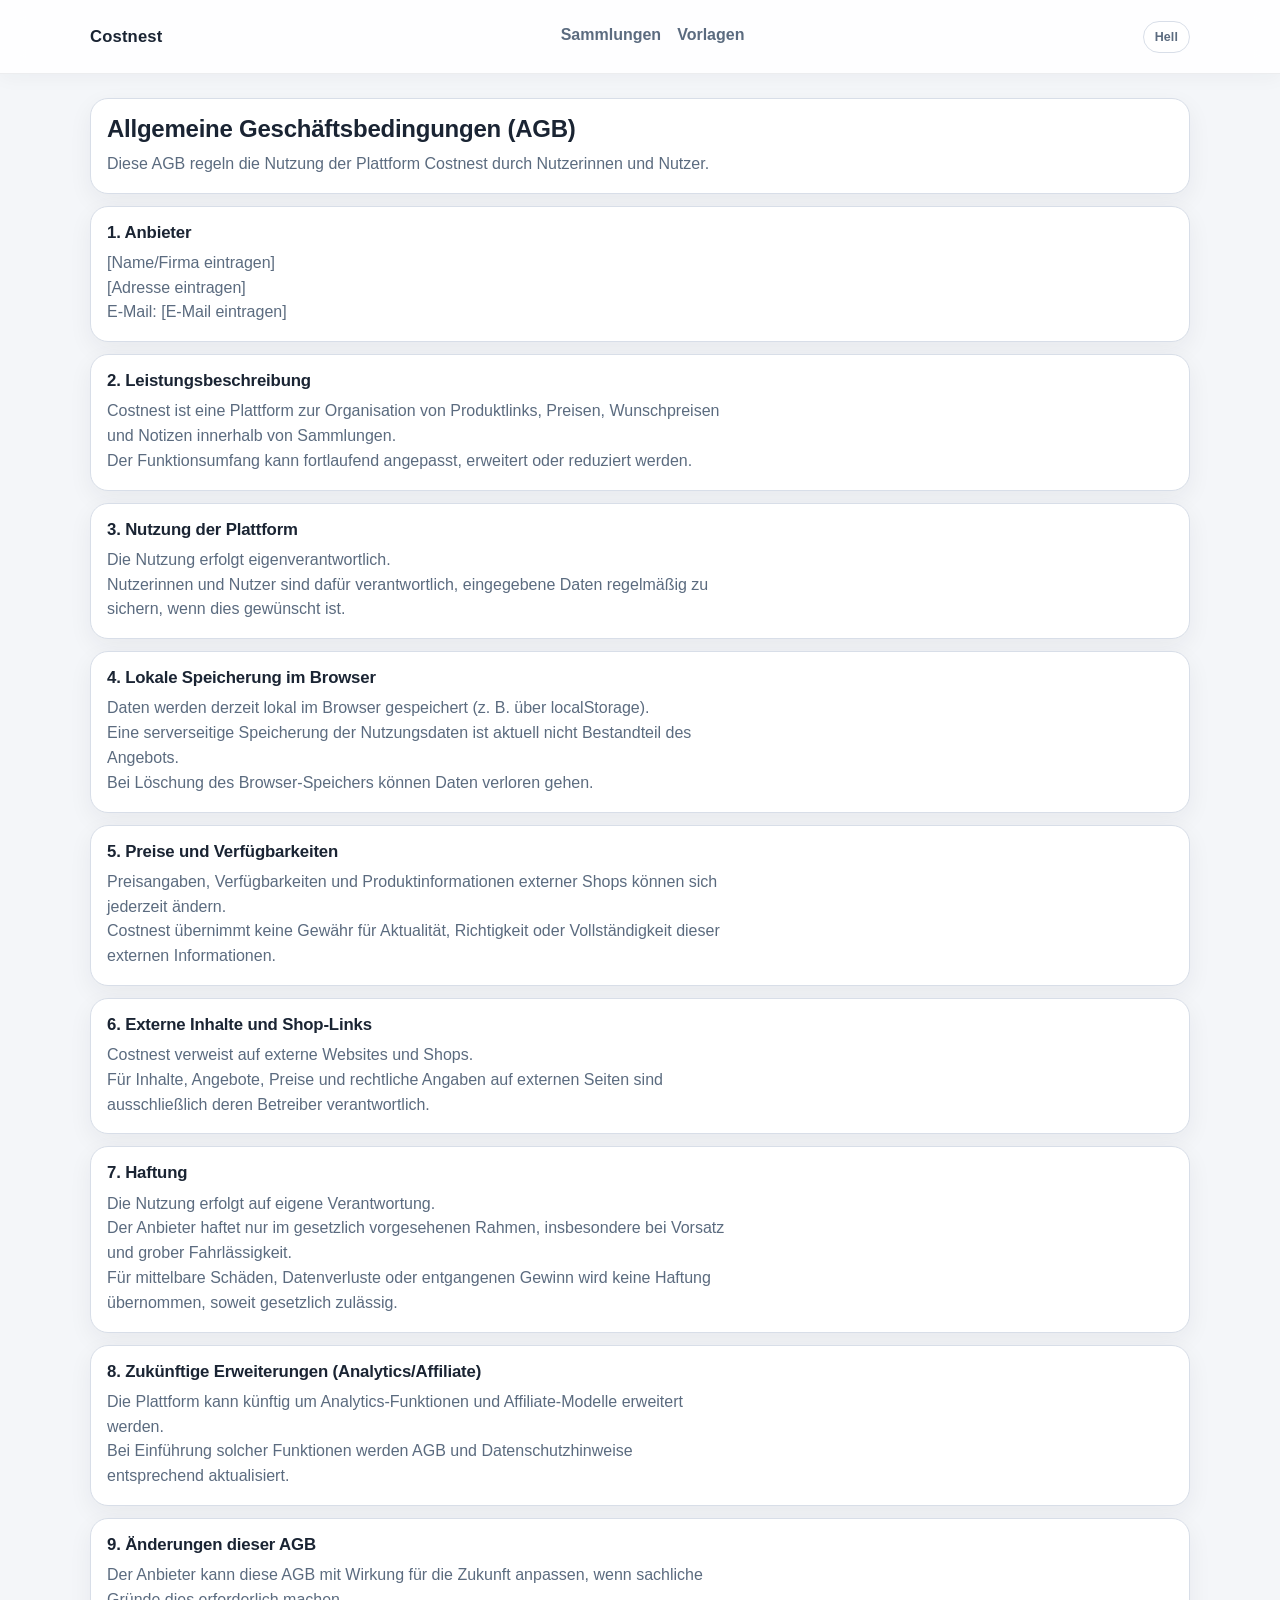
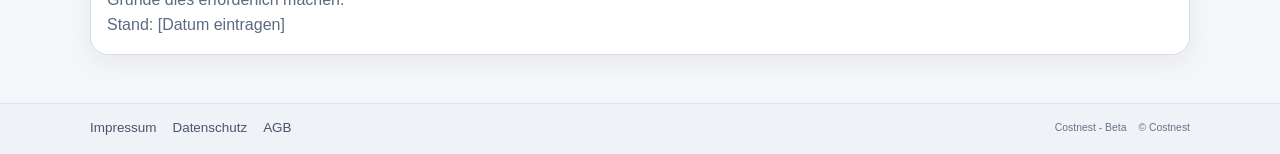
==== commit a7a999ac: "I can’t apply fixes right now because the workspace is read-only. From `" ====
--- a/pages/agb.html
+++ b/pages/agb.html
@@ -5,6 +5,7 @@
   <meta name="viewport" content="width=device-width, initial-scale=1">
   <title>Costnest | AGB</title>
   <meta name="description" content="Allgemeine Geschäftsbedingungen für die Nutzung von Costnest.">
+  <link rel="canonical" href="https://costnest.app/" />
   <script>
     (function () {
       var key = 'costnest.theme';
--- a/assets/css/base.css
+++ b/assets/css/base.css
@@ -1,16 +1,16 @@
 ﻿:root {
   --font-family: "Segoe UI", "Aptos", "Helvetica Neue", sans-serif;
 
-  --color-bg: #F5F7FA;
+  --color-bg: #F4F6F9;
   --color-surface: #FFFFFF;
-  --color-surface-muted: #F9FBFF;
-  --color-text: #1F2937;
-  --color-text-soft: #556175;
+  --color-surface-muted: #F1F4F8;
+  --color-text: #1A2433;
+  --color-text-soft: #5B6B7F;
   --color-primary: #2563EB;
   --color-primary-hover: #1D4ED8;
   --color-success: #16A34A;
   --color-danger: #DC2626;
-  --color-border: #E4E9F2;
+  --color-border: #D8DEE8;
 
   --color-overlay: rgba(17, 31, 60, 0.38);
   --color-header-bg: rgba(255, 255, 255, 0.88);
@@ -37,27 +37,27 @@
   --space-7: 32px;
 
   --shadow-soft: 0 12px 30px rgba(31, 41, 55, 0.06);
-  --shadow-surface: 0 6px 18px rgba(31, 41, 55, 0.05);
+  --shadow-surface: 0 8px 24px rgba(31, 41, 55, 0.06);
   --shadow-focus: 0 0 0 3px rgba(37, 99, 235, 0.24);
   --shadow-header: 0 4px 18px rgba(31, 41, 55, 0.04);
 
   --header-height: 74px;
-  --content-width: 980px;
+  --content-width: 1100px;
 
   color-scheme: light;
 }
 
 html[data-theme="dark"] {
-  --color-bg: #0E131A;
-  --color-surface: #161D27;
+  --color-bg: #0B0F14;
+  --color-surface: #161C23;
   --color-surface-muted: #1C2430;
-  --color-text: #E5ECF8;
-  --color-text-soft: #9AA8BC;
+  --color-text: #E6EDF6;
+  --color-text-soft: #9FB0C6;
   --color-primary: #4F83FF;
   --color-primary-hover: #6A95FF;
   --color-success: #38C275;
   --color-danger: #F06A6A;
-  --color-border: #2A3445;
+  --color-border: #2A3442;
 
   --color-overlay: rgba(4, 8, 14, 0.62);
   --color-header-bg: rgba(18, 24, 33, 0.84);
@@ -71,7 +71,7 @@
   --color-surface-contrast: #111722;
 
   --shadow-soft: 0 16px 36px rgba(0, 0, 0, 0.34);
-  --shadow-surface: 0 10px 24px rgba(0, 0, 0, 0.28);
+  --shadow-surface: 0 8px 24px rgba(0, 0, 0, 0.35);
   --shadow-focus: 0 0 0 3px rgba(79, 131, 255, 0.34);
   --shadow-header: 0 8px 24px rgba(0, 0, 0, 0.24);
 
--- a/assets/css/pages.css
+++ b/assets/css/pages.css
@@ -389,6 +389,19 @@
   gap: clamp(12px, 2vw, 20px);
 }
 
+.templates-intro {
+  display: grid;
+  gap: 8px;
+  padding: 14px;
+}
+
+.templates-intro p {
+  margin: 0;
+  color: var(--color-text-soft);
+  font-size: 0.9rem;
+  line-height: 1.45;
+}
+
 .templates-controls {
   display: grid;
   gap: 12px;
@@ -591,16 +604,18 @@
 
 .page-template-detail {
   display: grid;
-  gap: 16px;
+  gap: 24px;
 }
 
 .template-detail-nav {
-  margin-top: 2px;
+  margin-top: 0;
+  margin-bottom: 8px;
 }
 
 .template-back-link {
   display: inline-flex;
   align-items: center;
+  gap: 6px;
   min-height: 30px;
   padding: 0 8px;
   border-radius: var(--radius-pill);
@@ -620,33 +635,46 @@
   box-shadow: 0 0 0 3px color-mix(in srgb, var(--color-focus-ring) 30%, transparent);
 }
 
-.template-category {
-  width: fit-content;
-  margin: 0 0 4px;
-  display: inline-flex;
-  align-items: center;
-  min-height: 24px;
-  padding: 0 9px;
-  border-radius: var(--radius-pill);
-  border: 1px solid var(--color-border);
-  background: var(--color-surface);
-  color: var(--color-text-soft);
-  font-size: 0.76rem;
-  font-weight: 640;
+.template-back-link__icon {
+  font-size: 1.08rem;
+  line-height: 1;
+  transform: translateY(-0.5px);
 }
 
 .template-detail-head {
-  margin-bottom: 6px;
+  margin-bottom: 0;
+  padding: clamp(20px, 2.8vw, 24px);
+}
+
+.template-detail-head__content {
+  display: grid;
+  gap: 12px;
+}
+
+.template-detail-head h1 {
+  margin: 0;
+  font-size: clamp(1.36rem, 1.2rem + 0.7vw, 1.82rem);
+  letter-spacing: -0.015em;
 }
 
 .template-detail-head p {
-  margin-top: 4px;
-  color: var(--color-text-soft);
+  margin: 0;
+  color: var(--color-text-soft);
+  font-size: 0.95rem;
+  line-height: 1.5;
+  max-width: 70ch;
+}
+
+.template-detail-top-action {
+  display: flex;
+  justify-content: flex-start;
+  margin-top: 8px;
+  margin-bottom: 32px;
 }
 
 .template-suggestions-list {
   display: grid;
-  gap: 10px;
+  gap: 12px;
 }
 
 .template-suggestion {
@@ -654,7 +682,8 @@
   align-items: center;
   justify-content: space-between;
   gap: 12px;
-  padding: 12px 14px;
+  padding: 16px 18px;
+  min-height: 72px;
 }
 
 .template-suggestion__check {
@@ -695,9 +724,51 @@
 }
 
 .template-detail-footer-action {
-  margin-top: 4px;
-  display: flex;
-  justify-content: flex-end;
+  margin-top: 32px;
+  display: flex;
+  justify-content: center;
+}
+
+.template-related {
+  display: grid;
+  gap: 16px;
+  padding: 16px;
+  margin-top: 40px;
+}
+
+.template-related h2 {
+  margin: 0;
+  font-size: 0.95rem;
+}
+
+.template-related nav {
+  display: flex;
+  flex-wrap: wrap;
+  gap: 10px;
+}
+
+.template-related__link {
+  display: inline-flex;
+  align-items: center;
+  min-height: 34px;
+  padding: 0 12px;
+  border-radius: var(--radius-pill);
+  border: 1px solid var(--color-border);
+  background: var(--color-surface);
+  color: var(--color-text-soft);
+  text-decoration: none;
+  font-size: 0.82rem;
+  font-weight: 620;
+}
+
+.template-related__link:hover {
+  border-color: var(--color-border-strong);
+  color: var(--color-text);
+}
+
+.template-related__link:focus-visible {
+  outline: none;
+  box-shadow: 0 0 0 3px color-mix(in srgb, var(--color-focus-ring) 30%, transparent);
 }
 
 .legal-section {
@@ -807,7 +878,7 @@
   }
 
   .template-detail-footer-action .button,
-  .template-detail-head .button {
+  .template-detail-top-action .button {
     width: 100%;
     justify-content: center;
   }
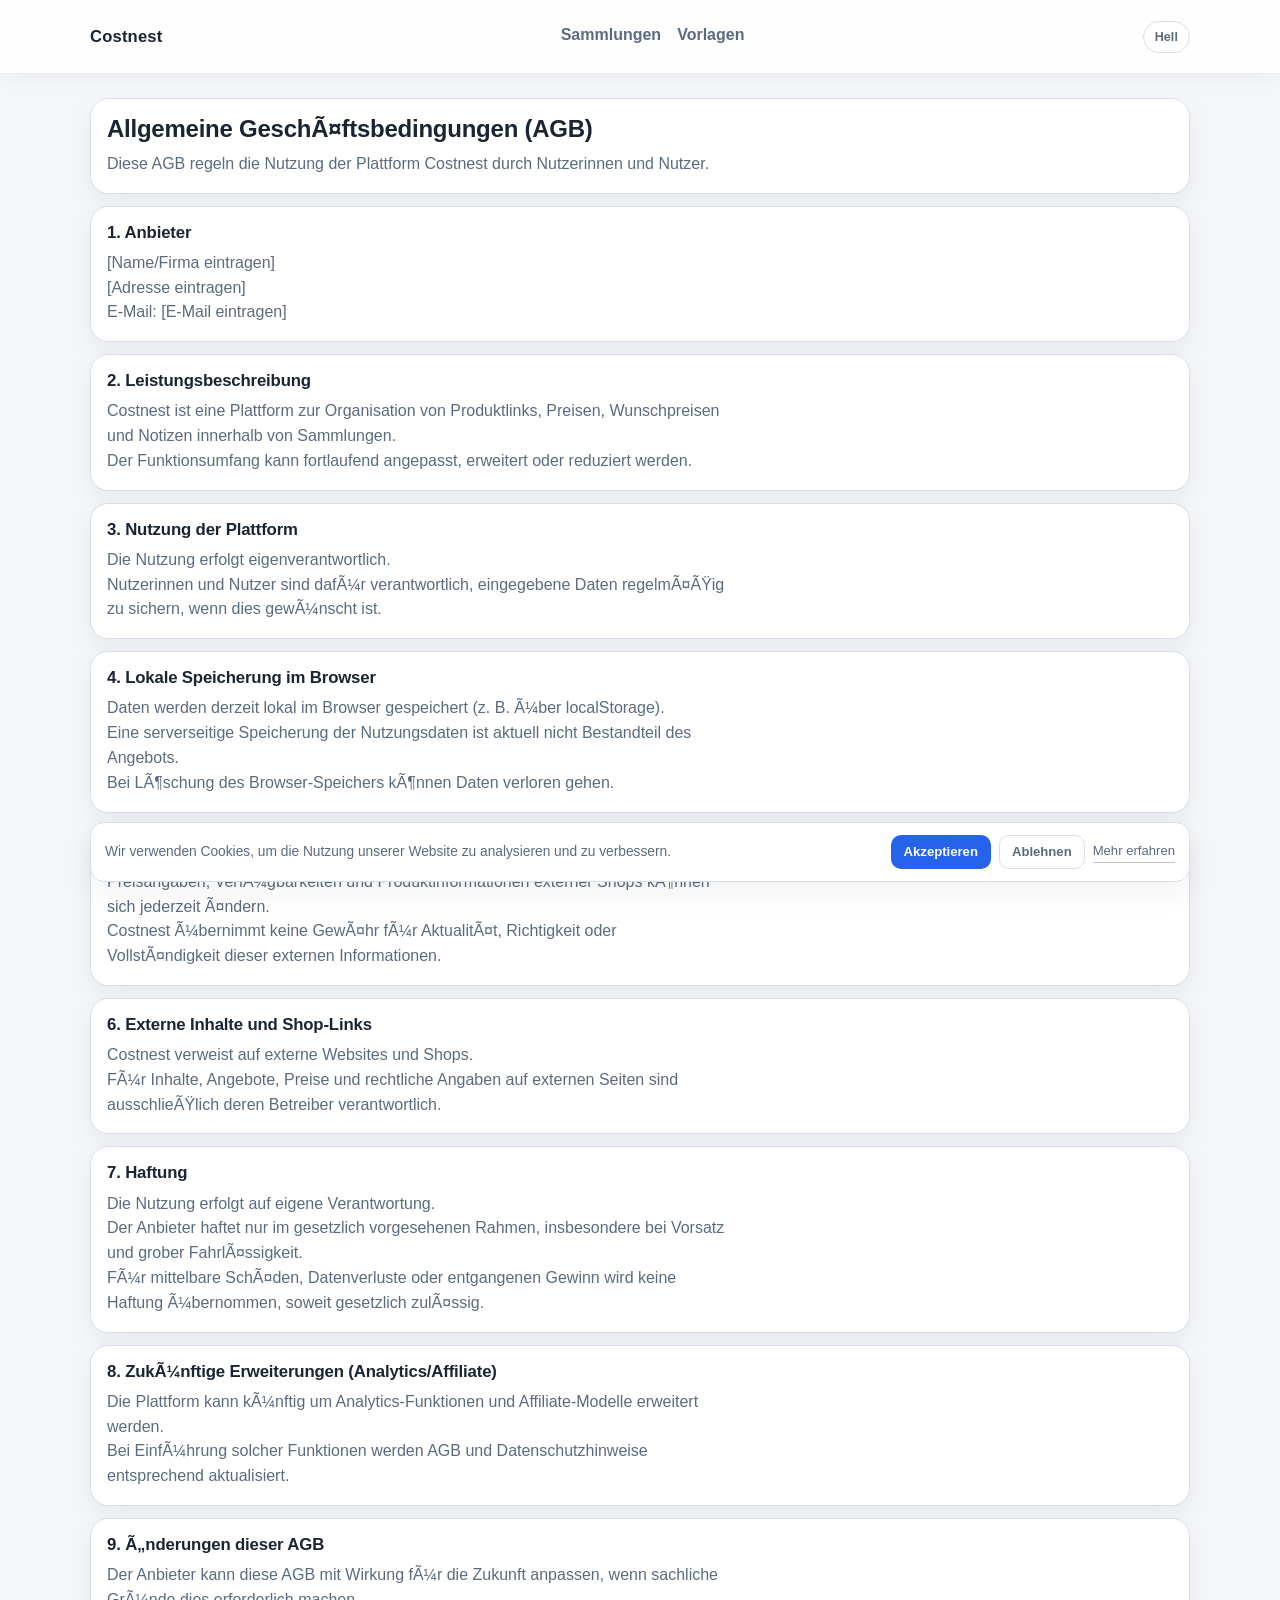
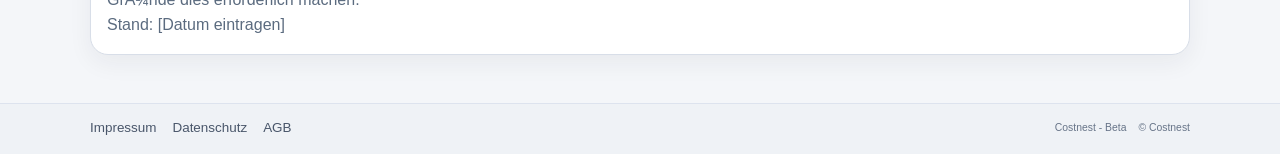
==== commit 654329b9: "Add cookie banner and update privacy pages for analytics consent" ====
--- a/pages/agb.html
+++ b/pages/agb.html
@@ -1,10 +1,10 @@
-<!doctype html>
+﻿<!doctype html>
 <html lang="de">
-<head>
+  <head>
   <meta charset="utf-8">
   <meta name="viewport" content="width=device-width, initial-scale=1">
   <title>Costnest | AGB</title>
-  <meta name="description" content="Allgemeine Geschäftsbedingungen für die Nutzung von Costnest.">
+  <meta name="description" content="Allgemeine GeschÃ¤ftsbedingungen fÃ¼r die Nutzung von Costnest.">
   <link rel="canonical" href="https://costnest.app/" />
   <script>
     (function () {
@@ -39,7 +39,7 @@
 
   <main id="content" class="page page-legal">
     <section class="card legal-section">
-      <h1>Allgemeine Geschäftsbedingungen (AGB)</h1>
+      <h1>Allgemeine GeschÃ¤ftsbedingungen (AGB)</h1>
       <p>Diese AGB regeln die Nutzung der Plattform Costnest durch Nutzerinnen und Nutzer.</p>
     </section>
 
@@ -59,44 +59,44 @@
     <section class="card legal-section">
       <h2>3. Nutzung der Plattform</h2>
       <p>Die Nutzung erfolgt eigenverantwortlich.</p>
-      <p>Nutzerinnen und Nutzer sind dafür verantwortlich, eingegebene Daten regelmäßig zu sichern, wenn dies gewünscht ist.</p>
+      <p>Nutzerinnen und Nutzer sind dafÃ¼r verantwortlich, eingegebene Daten regelmÃ¤ÃŸig zu sichern, wenn dies gewÃ¼nscht ist.</p>
     </section>
 
     <section class="card legal-section">
       <h2>4. Lokale Speicherung im Browser</h2>
-      <p>Daten werden derzeit lokal im Browser gespeichert (z. B. über localStorage).</p>
+      <p>Daten werden derzeit lokal im Browser gespeichert (z. B. Ã¼ber localStorage).</p>
       <p>Eine serverseitige Speicherung der Nutzungsdaten ist aktuell nicht Bestandteil des Angebots.</p>
-      <p>Bei Löschung des Browser-Speichers können Daten verloren gehen.</p>
+      <p>Bei LÃ¶schung des Browser-Speichers kÃ¶nnen Daten verloren gehen.</p>
     </section>
 
     <section class="card legal-section">
-      <h2>5. Preise und Verfügbarkeiten</h2>
-      <p>Preisangaben, Verfügbarkeiten und Produktinformationen externer Shops können sich jederzeit ändern.</p>
-      <p>Costnest übernimmt keine Gewähr für Aktualität, Richtigkeit oder Vollständigkeit dieser externen Informationen.</p>
+      <h2>5. Preise und VerfÃ¼gbarkeiten</h2>
+      <p>Preisangaben, VerfÃ¼gbarkeiten und Produktinformationen externer Shops kÃ¶nnen sich jederzeit Ã¤ndern.</p>
+      <p>Costnest Ã¼bernimmt keine GewÃ¤hr fÃ¼r AktualitÃ¤t, Richtigkeit oder VollstÃ¤ndigkeit dieser externen Informationen.</p>
     </section>
 
     <section class="card legal-section">
       <h2>6. Externe Inhalte und Shop-Links</h2>
       <p>Costnest verweist auf externe Websites und Shops.</p>
-      <p>Für Inhalte, Angebote, Preise und rechtliche Angaben auf externen Seiten sind ausschließlich deren Betreiber verantwortlich.</p>
+      <p>FÃ¼r Inhalte, Angebote, Preise und rechtliche Angaben auf externen Seiten sind ausschlieÃŸlich deren Betreiber verantwortlich.</p>
     </section>
 
     <section class="card legal-section">
       <h2>7. Haftung</h2>
       <p>Die Nutzung erfolgt auf eigene Verantwortung.</p>
-      <p>Der Anbieter haftet nur im gesetzlich vorgesehenen Rahmen, insbesondere bei Vorsatz und grober Fahrlässigkeit.</p>
-      <p>Für mittelbare Schäden, Datenverluste oder entgangenen Gewinn wird keine Haftung übernommen, soweit gesetzlich zulässig.</p>
+      <p>Der Anbieter haftet nur im gesetzlich vorgesehenen Rahmen, insbesondere bei Vorsatz und grober FahrlÃ¤ssigkeit.</p>
+      <p>FÃ¼r mittelbare SchÃ¤den, Datenverluste oder entgangenen Gewinn wird keine Haftung Ã¼bernommen, soweit gesetzlich zulÃ¤ssig.</p>
     </section>
 
     <section class="card legal-section">
-      <h2>8. Zukünftige Erweiterungen (Analytics/Affiliate)</h2>
-      <p>Die Plattform kann künftig um Analytics-Funktionen und Affiliate-Modelle erweitert werden.</p>
-      <p>Bei Einführung solcher Funktionen werden AGB und Datenschutzhinweise entsprechend aktualisiert.</p>
+      <h2>8. ZukÃ¼nftige Erweiterungen (Analytics/Affiliate)</h2>
+      <p>Die Plattform kann kÃ¼nftig um Analytics-Funktionen und Affiliate-Modelle erweitert werden.</p>
+      <p>Bei EinfÃ¼hrung solcher Funktionen werden AGB und Datenschutzhinweise entsprechend aktualisiert.</p>
     </section>
 
     <section class="card legal-section">
-      <h2>9. Änderungen dieser AGB</h2>
-      <p>Der Anbieter kann diese AGB mit Wirkung für die Zukunft anpassen, wenn sachliche Gründe dies erforderlich machen.</p>
+      <h2>9. Ã„nderungen dieser AGB</h2>
+      <p>Der Anbieter kann diese AGB mit Wirkung fÃ¼r die Zukunft anpassen, wenn sachliche GrÃ¼nde dies erforderlich machen.</p>
       <p>Stand: [Datum eintragen]</p>
     </section>
   </main>
@@ -106,6 +106,9 @@
   <script src="../assets/js/ui/header.js" defer></script>
   <script src="../assets/js/ui/footer.js" defer></script>
   <script src="../assets/js/ui/toast.js" defer></script>
+  <script src="../assets/js/ui/cookie-banner.js" defer></script>
   <script src="../assets/js/core/bootstrap.js" defer></script>
 </body>
 </html>
+
+
--- a/assets/css/components.css
+++ b/assets/css/components.css
@@ -326,6 +326,98 @@
   cursor: pointer;
 }
 
+.cookie-banner {
+  position: fixed;
+  left: 50%;
+  transform: translate(-50%, 12px);
+  bottom: calc(18px + env(safe-area-inset-bottom, 0px));
+  z-index: 990;
+  width: min(var(--content-width), calc(100% - 20px));
+  opacity: 0;
+  pointer-events: none;
+  transition: opacity 0.18s ease, transform 0.18s ease;
+}
+
+.cookie-banner.is-visible {
+  opacity: 1;
+  pointer-events: auto;
+  transform: translate(-50%, 0);
+}
+
+.cookie-banner__inner {
+  display: flex;
+  align-items: center;
+  justify-content: space-between;
+  gap: 12px;
+  padding: 12px 14px;
+  border: 1px solid var(--color-border);
+  border-radius: var(--radius-md);
+  background: var(--color-surface);
+  box-shadow: var(--shadow-soft);
+}
+
+.cookie-banner__text {
+  margin: 0;
+  color: var(--color-text-soft);
+  font-size: 0.86rem;
+  line-height: 1.42;
+}
+
+.cookie-banner__actions {
+  display: inline-flex;
+  align-items: center;
+  gap: 8px;
+  flex-shrink: 0;
+}
+
+.cookie-banner__actions .button {
+  min-height: 34px;
+  padding: 0 12px;
+  font-size: 0.82rem;
+}
+
+.cookie-banner__link {
+  font-size: 0.82rem;
+  color: var(--color-text-soft);
+  text-decoration: none;
+  border-bottom: 1px solid color-mix(in srgb, var(--color-text-soft) 40%, transparent);
+}
+
+.cookie-banner__link:hover {
+  color: var(--color-text);
+}
+
+@media (max-width: 720px) {
+  .cookie-banner__inner {
+    flex-direction: column;
+    align-items: stretch;
+    gap: 10px;
+    padding: 12px;
+  }
+
+  .cookie-banner__actions {
+    width: 100%;
+    display: grid;
+    grid-template-columns: 1fr 1fr;
+    gap: 8px;
+  }
+
+  .cookie-banner__actions .button {
+    width: 100%;
+    justify-content: center;
+  }
+
+  .cookie-banner__link {
+    grid-column: 1 / -1;
+    text-align: center;
+    min-height: 30px;
+    align-content: center;
+    border-bottom: none;
+    text-decoration: underline;
+    text-underline-offset: 2px;
+  }
+}
+
 .item-quantity-badge {
   display: inline-flex;
   align-items: center;
--- a/assets/css/pages.css
+++ b/assets/css/pages.css
@@ -605,6 +605,7 @@
 .page-template-detail {
   display: grid;
   gap: 24px;
+  padding-bottom: 120px;
 }
 
 .template-detail-nav {
@@ -665,32 +666,38 @@
   max-width: 70ch;
 }
 
-.template-detail-top-action {
-  display: flex;
-  justify-content: flex-start;
-  margin-top: 8px;
-  margin-bottom: 32px;
-}
-
 .template-suggestions-list {
-  display: grid;
-  gap: 12px;
-}
-
-.template-suggestion {
-  display: flex;
-  align-items: center;
-  justify-content: space-between;
-  gap: 12px;
-  padding: 16px 18px;
-  min-height: 72px;
+  display: block;
+}
+
+.template-list-card {
+  padding: 0;
+  overflow: hidden;
+}
+
+.template-row {
+  display: grid;
+  grid-template-columns: auto minmax(0, 1fr) auto;
+  align-items: center;
+  gap: 10px;
+  padding: 10px 14px;
+  min-height: 44px;
+  border-bottom: 1px solid var(--color-border);
+}
+
+.template-row:last-child {
+  border-bottom: none;
+}
+
+.template-row:hover {
+  background: var(--color-surface-muted);
 }
 
 .template-suggestion__check {
-  min-width: 0;
-  display: flex;
-  align-items: center;
-  gap: 10px;
+  display: inline-flex;
+  align-items: center;
+  justify-content: center;
+  width: 22px;
   cursor: pointer;
 }
 
@@ -700,33 +707,108 @@
   margin: 0;
 }
 
-.template-suggestion__title {
-  font-size: 0.95rem;
+.template-suggestion__title-wrap {
+  min-width: 0;
+}
+
+.template-suggestion__title-button {
+  width: 100%;
+  min-height: 30px;
+  padding: 4px 6px;
+  border: 1px solid transparent;
+  border-radius: 8px;
+  background: transparent;
+  color: var(--color-text);
+  font-size: 0.92rem;
   font-weight: 620;
+  text-align: left;
+  cursor: text;
+}
+
+.template-suggestion__title-button:hover {
+  background: var(--color-surface-muted);
+}
+
+.template-suggestion__title-input {
+  width: 100%;
+  min-height: 30px;
+  padding: 4px 8px;
+  border: 1px solid var(--color-border);
+  border-radius: 8px;
+  background: var(--color-surface);
   color: var(--color-text);
+  font-size: 0.92rem;
+}
+
+.template-suggestion__title-input:focus,
+.template-suggestion__input:focus {
+  outline: none;
+  border-color: var(--color-primary);
+  box-shadow: 0 0 0 2px color-mix(in srgb, var(--color-primary) 16%, transparent);
+}
+
+.template-suggestion__title-input.is-hidden,
+.template-suggestion__title-button.is-hidden,
+.template-suggestion__field span.is-hidden {
+  display: none;
+}
+
+.template-row.is-title-editing .template-suggestion__title-wrap {
+  align-self: stretch;
 }
 
 .template-suggestion__meta {
   display: inline-flex;
-  align-items: baseline;
-  gap: 10px;
+  align-items: center;
+  gap: 8px;
   white-space: nowrap;
 }
 
-.template-suggestion__price {
-  font-weight: 700;
+.template-suggestion__field {
+  display: inline-flex;
+  align-items: center;
+  gap: 6px;
+  color: var(--color-text-soft);
+  font-size: 0.76rem;
+}
+
+.template-suggestion__input {
+  height: 30px;
+  border: 1px solid var(--color-border);
+  border-radius: 8px;
+  background: var(--color-surface);
   color: var(--color-text);
-}
-
-.template-suggestion__quantity {
-  color: var(--color-text-soft);
-  font-size: 0.85rem;
+  padding: 0 8px;
+  font-size: 0.86rem;
+}
+
+.template-suggestion__input--price {
+  width: 92px;
+}
+
+.template-suggestion__input--quantity {
+  width: 62px;
 }
 
 .template-detail-footer-action {
   margin-top: 32px;
   display: flex;
   justify-content: center;
+}
+
+.template-floating-cta {
+  position: fixed;
+  left: 50%;
+  transform: translateX(-50%);
+  bottom: calc(24px + env(safe-area-inset-bottom, 0px));
+  z-index: 100;
+  width: auto;
+  max-width: 90%;
+  margin-top: 0;
+}
+
+.template-floating-cta .button {
+  box-shadow: var(--shadow-soft);
 }
 
 .template-related {
@@ -866,21 +948,39 @@
     gap: 10px;
   }
 
-  .template-suggestion {
-    flex-wrap: wrap;
-    align-items: flex-start;
-    gap: 8px 10px;
+  .template-row {
+    grid-template-columns: auto minmax(0, 1fr);
+    align-items: center;
+    gap: 8px;
+    padding: 8px 12px;
   }
 
   .template-suggestion__meta {
     width: 100%;
-    justify-content: flex-end;
-  }
-
-  .template-detail-footer-action .button,
-  .template-detail-top-action .button {
+    justify-content: flex-start;
+    grid-column: 2 / 3;
+  }
+
+  .template-suggestion__field {
+    flex: 1 1 auto;
+    justify-content: space-between;
+  }
+
+  .template-suggestion__input--price,
+  .template-suggestion__input--quantity {
+    width: 100%;
+    max-width: 120px;
+  }
+
+  .template-detail-footer-action .button {
     width: 100%;
     justify-content: center;
+  }
+
+  .template-floating-cta {
+    width: calc(100% - 20px);
+    max-width: 460px;
+    bottom: calc(14px + env(safe-area-inset-bottom, 0px));
   }
 
   body[data-page="collection-detail"] .page-collection-detail {
